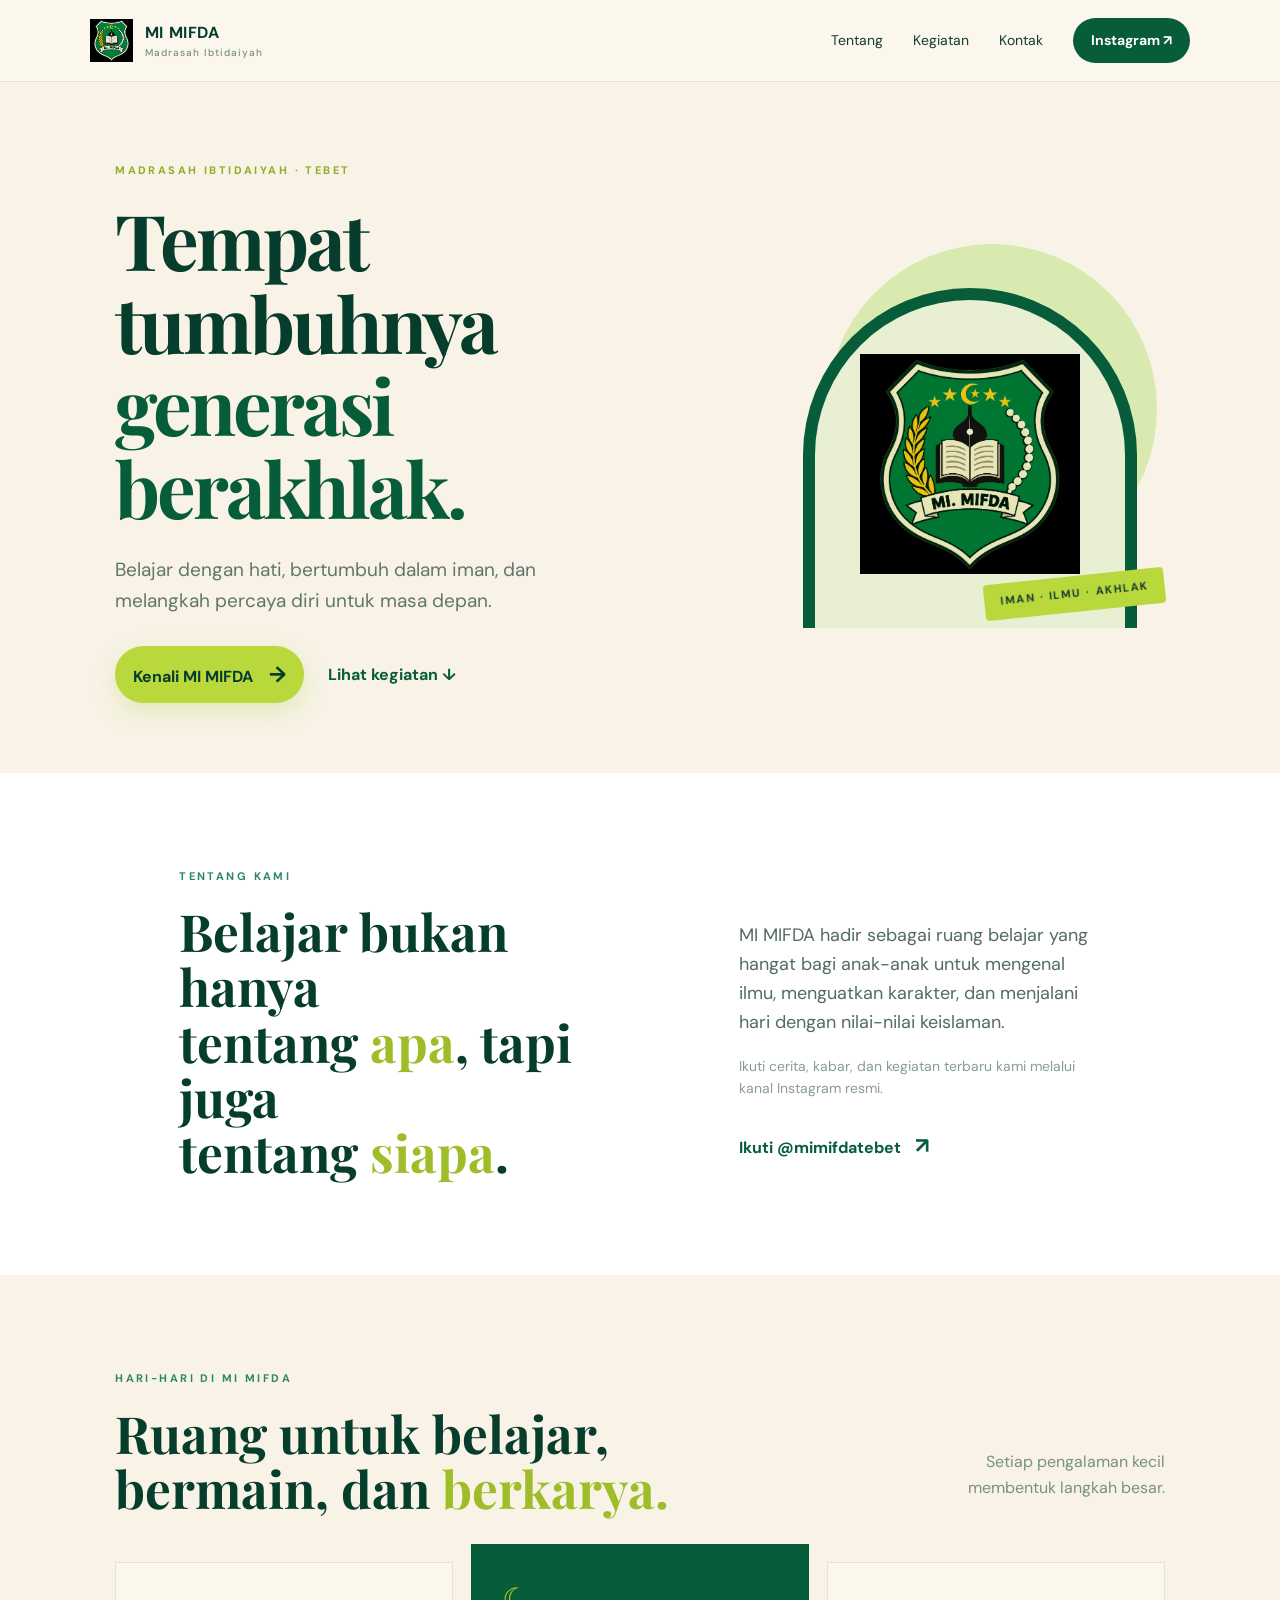
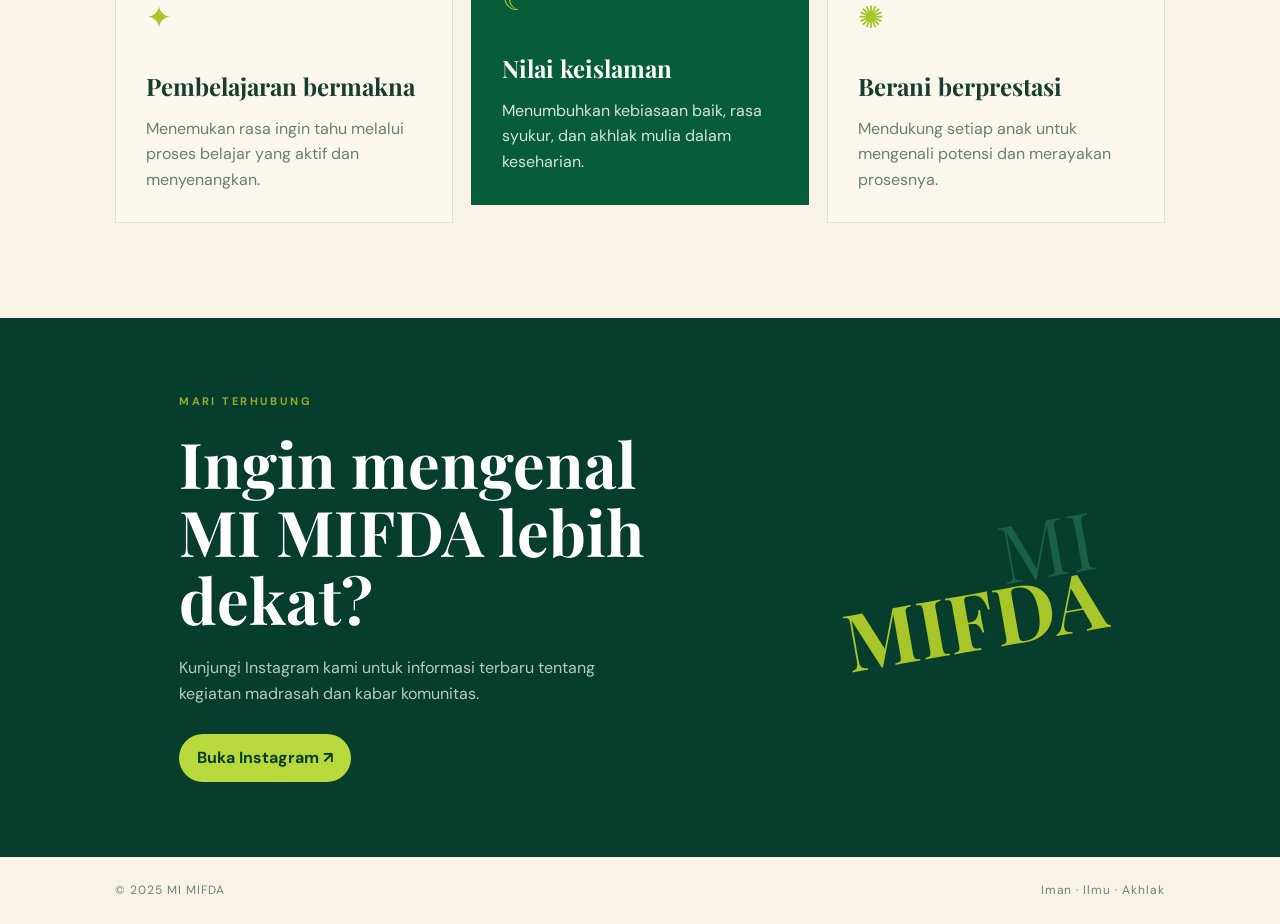
==== index.html @ f9384034 "Build MI MIFDA school website" ====
<!doctype html>
<html lang="id">
<head>
  <meta charset="UTF-8" />
  <meta name="viewport" content="width=device-width, initial-scale=1.0" />
  <title>MI MIFDA — Madrasah Ibtidaiyah</title>
  <meta name="description" content="Website resmi MI MIFDA Tebet — tumbuh dalam iman, ilmu, dan akhlak." />
  <link rel="preconnect" href="https://fonts.googleapis.com">
  <link href="https://fonts.googleapis.com/css2?family=DM+Sans:wght@400;500;600;700&family=Playfair+Display:wght@600;700&display=swap" rel="stylesheet">
  <link rel="stylesheet" href="style.css" />
</head>
<body>
  <header class="topbar"><a class="brand" href="#beranda"><img src="assets/logo-mifda.png" alt="Logo MI MIFDA"><span>MI MIFDA<small>Madrasah Ibtidaiyah</small></span></a><nav><a href="#tentang">Tentang</a><a href="#kegiatan">Kegiatan</a><a href="#kontak">Kontak</a><a class="nav-cta" href="https://www.instagram.com/mimifdatebet/" target="_blank" rel="noreferrer">Instagram ↗</a></nav></header>
  <main>
    <section id="beranda" class="hero"><div class="hero-copy"><p class="eyebrow">MADRASAH IBTIDAIYAH · TEBET</p><h1>Tempat tumbuhnya<br><em>generasi berakhlak.</em></h1><p class="lead">Belajar dengan hati, bertumbuh dalam iman, dan melangkah percaya diri untuk masa depan.</p><div class="actions"><a class="button primary" href="#kontak">Kenali MI MIFDA <span>→</span></a><a class="text-link" href="#kegiatan">Lihat kegiatan ↓</a></div></div><div class="hero-art"><div class="sun"></div><div class="arch"><img src="assets/logo-mifda.png" alt="Lambang MI MIFDA"></div><div class="stamp">IMAN · ILMU · AKHLAK</div></div></section>
    <section id="tentang" class="intro"><div><p class="eyebrow green">TENTANG KAMI</p><h2>Belajar bukan hanya<br>tentang <span>apa</span>, tapi juga<br>tentang <span>siapa</span>.</h2></div><div class="intro-text"><p>MI MIFDA hadir sebagai ruang belajar yang hangat bagi anak-anak untuk mengenal ilmu, menguatkan karakter, dan menjalani hari dengan nilai-nilai keislaman.</p><p class="muted">Ikuti cerita, kabar, dan kegiatan terbaru kami melalui kanal Instagram resmi.</p><a class="arrow-link" href="https://www.instagram.com/mimifdatebet/" target="_blank" rel="noreferrer">Ikuti @mimifdatebet <b>↗</b></a></div></section>
    <section id="kegiatan" class="activities"><div class="section-head"><div><p class="eyebrow green">HARI-HARI DI MI MIFDA</p><h2>Ruang untuk belajar,<br>bermain, dan <span>berkarya.</span></h2></div><p class="section-note">Setiap pengalaman kecil<br>membentuk langkah besar.</p></div><div class="cards"><article><div class="icon">✦</div><h3>Pembelajaran bermakna</h3><p>Menemukan rasa ingin tahu melalui proses belajar yang aktif dan menyenangkan.</p></article><article class="featured"><div class="icon">☾</div><h3>Nilai keislaman</h3><p>Menumbuhkan kebiasaan baik, rasa syukur, dan akhlak mulia dalam keseharian.</p></article><article><div class="icon">✺</div><h3>Berani berprestasi</h3><p>Mendukung setiap anak untuk mengenali potensi dan merayakan prosesnya.</p></article></div></section>
    <section id="kontak" class="contact"><div class="contact-inner"><p class="eyebrow">MARI TERHUBUNG</p><h2>Ingin mengenal<br>MI MIFDA lebih dekat?</h2><p>Kunjungi Instagram kami untuk informasi terbaru tentang kegiatan madrasah dan kabar komunitas.</p><a class="button light" href="https://www.instagram.com/mimifdatebet/" target="_blank" rel="noreferrer">Buka Instagram ↗</a></div><div class="contact-mark">MI<br><strong>MIFDA</strong></div></section>
  </main>
  <footer><span>© 2025 MI MIFDA</span><span>Iman · Ilmu · Akhlak</span></footer>
</body>
</html>
---- style.css ----
:root{--green:#075c3a;--deep:#063d2d;--lime:#b9d83b;--cream:#f8f3e6;--ink:#163d30}*{box-sizing:border-box}html{scroll-behavior:smooth}body{margin:0;background:var(--cream);color:var(--ink);font:16px 'DM Sans',sans-serif;line-height:1.6}.topbar{height:82px;display:flex;align-items:center;justify-content:space-between;padding:0 7vw;border-bottom:1px solid #dfe5d5;background:#fbf7ed}.brand{display:flex;align-items:center;gap:12px;text-decoration:none;color:var(--deep);font-weight:700;letter-spacing:.04em}.brand img{width:43px;height:43px;object-fit:contain}.brand small{display:block;font-size:10px;letter-spacing:.1em;color:#789084;font-weight:500}nav{display:flex;align-items:center;gap:30px}nav a{color:var(--ink);text-decoration:none;font-size:14px}.nav-cta,.button{border-radius:99px;padding:11px 18px!important;font-weight:700}.nav-cta{background:var(--green);color:white!important}.hero{min-height:610px;padding:80px 9vw 70px;display:flex;align-items:center;justify-content:space-between;gap:40px;overflow:hidden}.hero-copy{max-width:610px}.eyebrow{font-size:11px;font-weight:700;letter-spacing:.22em;color:#91ad26;margin:0 0 18px}.eyebrow.green{color:#2b8960}h1,h2{font-family:'Playfair Display',serif;line-height:1.08;margin:0;color:var(--deep)}h1{font-size:clamp(48px,6vw,82px);letter-spacing:-.04em}h1 em{color:var(--green);font-style:normal}.lead{font-size:19px;max-width:470px;color:#61766c;margin:26px 0 30px}.actions{display:flex;align-items:center;gap:24px}.button{display:inline-block;text-decoration:none}.primary{background:var(--lime);color:var(--deep);box-shadow:0 9px 24px #9dbd2938}.primary span{font-size:22px;margin-left:12px}.text-link,.arrow-link{color:var(--green);text-decoration:none;font-weight:700}.hero-art{width:390px;height:390px;position:relative}.sun{position:absolute;width:330px;height:330px;right:8px;top:6px;border-radius:50%;background:#d9eab0}.arch{position:absolute;inset:50px 28px 0;border:12px solid var(--green);border-bottom:0;border-radius:210px 210px 0 0;background:#e9efd2;display:flex;align-items:center;justify-content:center}.arch img{width:220px;height:220px;object-fit:contain;mix-blend-mode:multiply}.stamp{position:absolute;bottom:16px;right:0;background:var(--lime);padding:9px 16px;border-radius:4px;transform:rotate(-6deg);font-size:11px;font-weight:700;letter-spacing:.14em}.intro{background:white;padding:95px 14vw;display:grid;grid-template-columns:1.3fr 1fr;gap:90px}.intro h2,.activities h2{font-size:clamp(36px,4vw,54px)}h2 span{color:#9fbd28}.intro-text{padding-top:35px;color:#526c60}.intro-text p{font-size:18px}.muted{font-size:14px!important;color:#8a9d94}.arrow-link{display:inline-block;margin-top:15px}.arrow-link b{font-size:22px;margin-left:10px}.activities{padding:95px 9vw}.section-head{display:flex;justify-content:space-between;align-items:end;margin-bottom:45px}.section-note{color:#789084;text-align:right}.cards{display:grid;grid-template-columns:repeat(3,1fr);gap:18px}.cards article{min-height:250px;border:1px solid #dce4d3;padding:30px;background:#fbf7ed}.cards .featured{background:var(--green);color:white;border-color:var(--green);transform:translateY(-18px)}.icon{font-size:31px;color:#a5c728;margin-bottom:25px}.cards h3{font-family:'Playfair Display',serif;font-size:24px;margin:0 0 10px}.cards p{color:#698075;margin:0}.featured p{color:#d5e4da}.contact{background:var(--deep);color:white;display:flex;justify-content:space-between;align-items:center;padding:75px 14vw;overflow:hidden}.contact h2{color:white;font-size:clamp(38px,5vw,63px)}.contact p:not(.eyebrow){max-width:440px;color:#b5cbbb;margin:22px 0 28px}.light{background:var(--lime);color:var(--deep)}.contact-mark{font-family:'Playfair Display',serif;color:#1a6044;font-size:80px;line-height:.75;text-align:right;transform:rotate(-10deg)}.contact-mark strong{color:#a8c529}footer{display:flex;justify-content:space-between;padding:24px 9vw;color:#6d8578;font-size:12px;letter-spacing:.08em}@media(max-width:760px){.topbar{padding:0 5vw}nav a:not(.nav-cta){display:none}.hero{padding:60px 7vw 70px;display:block}.hero-art{width:100%;height:310px;margin-top:40px}.sun{width:270px;height:270px;right:4%;}.arch{inset:40px 16% 0}.arch img{width:170px;height:170px}.intro{padding:70px 8vw;display:block}.intro-text{padding-top:30px}.activities{padding:70px 7vw}.section-head{display:block}.section-note{text-align:left}.cards{display:block}.cards article{margin-bottom:16px}.cards .featured{transform:none}.contact{padding:65px 8vw}.contact-mark{display:none}footer{padding:22px 7vw}}
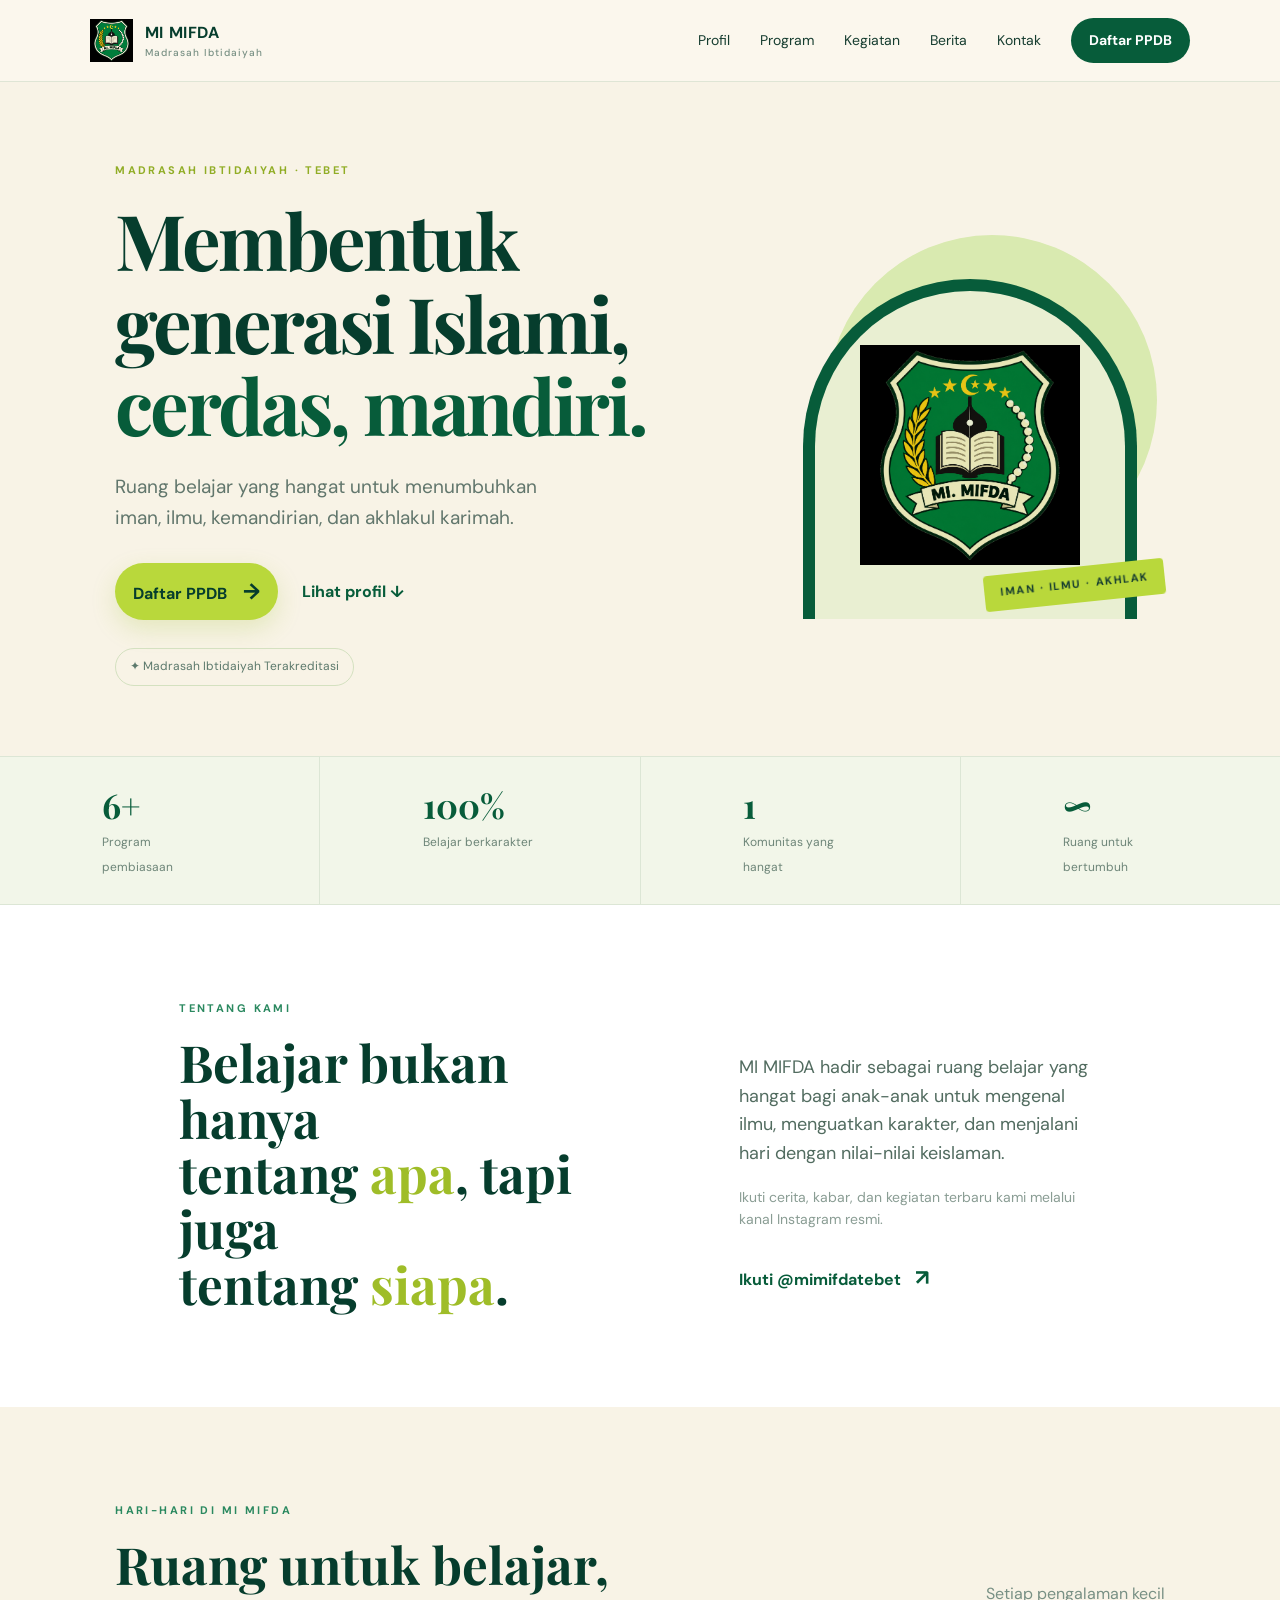
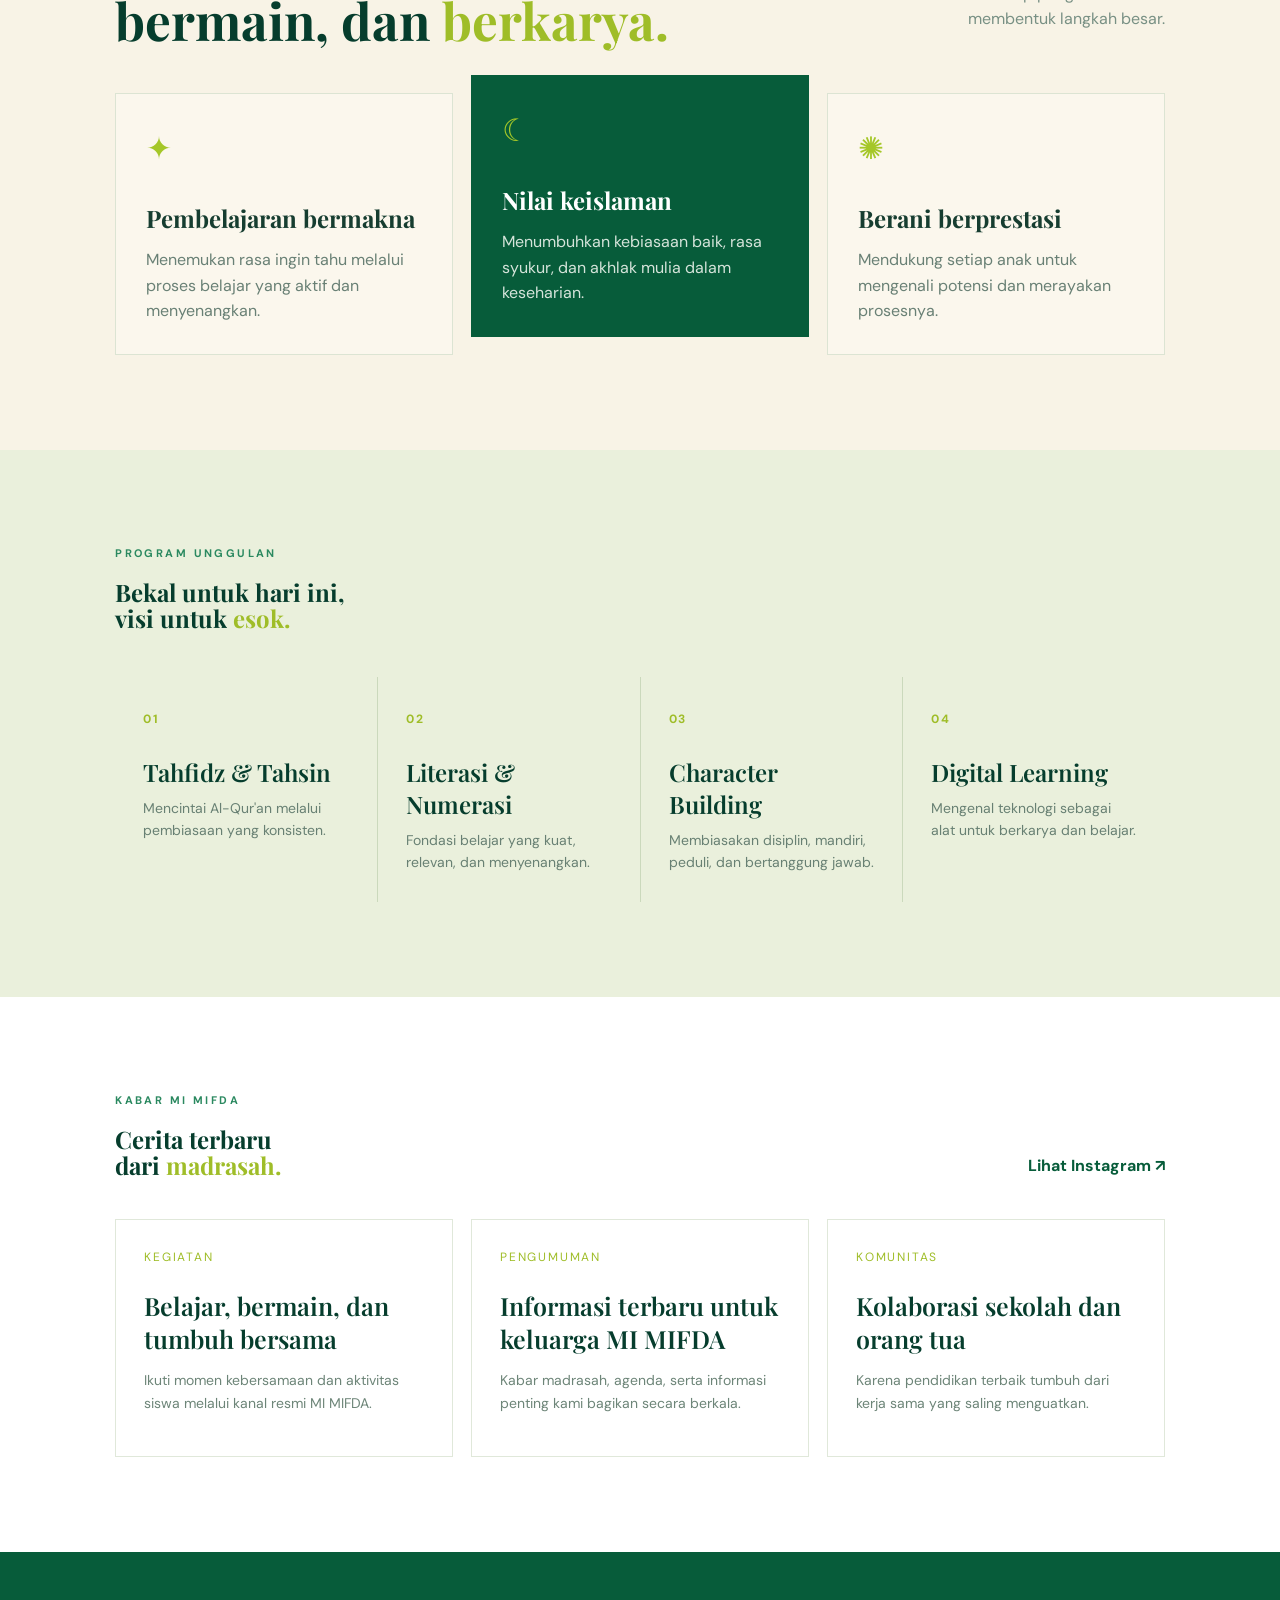
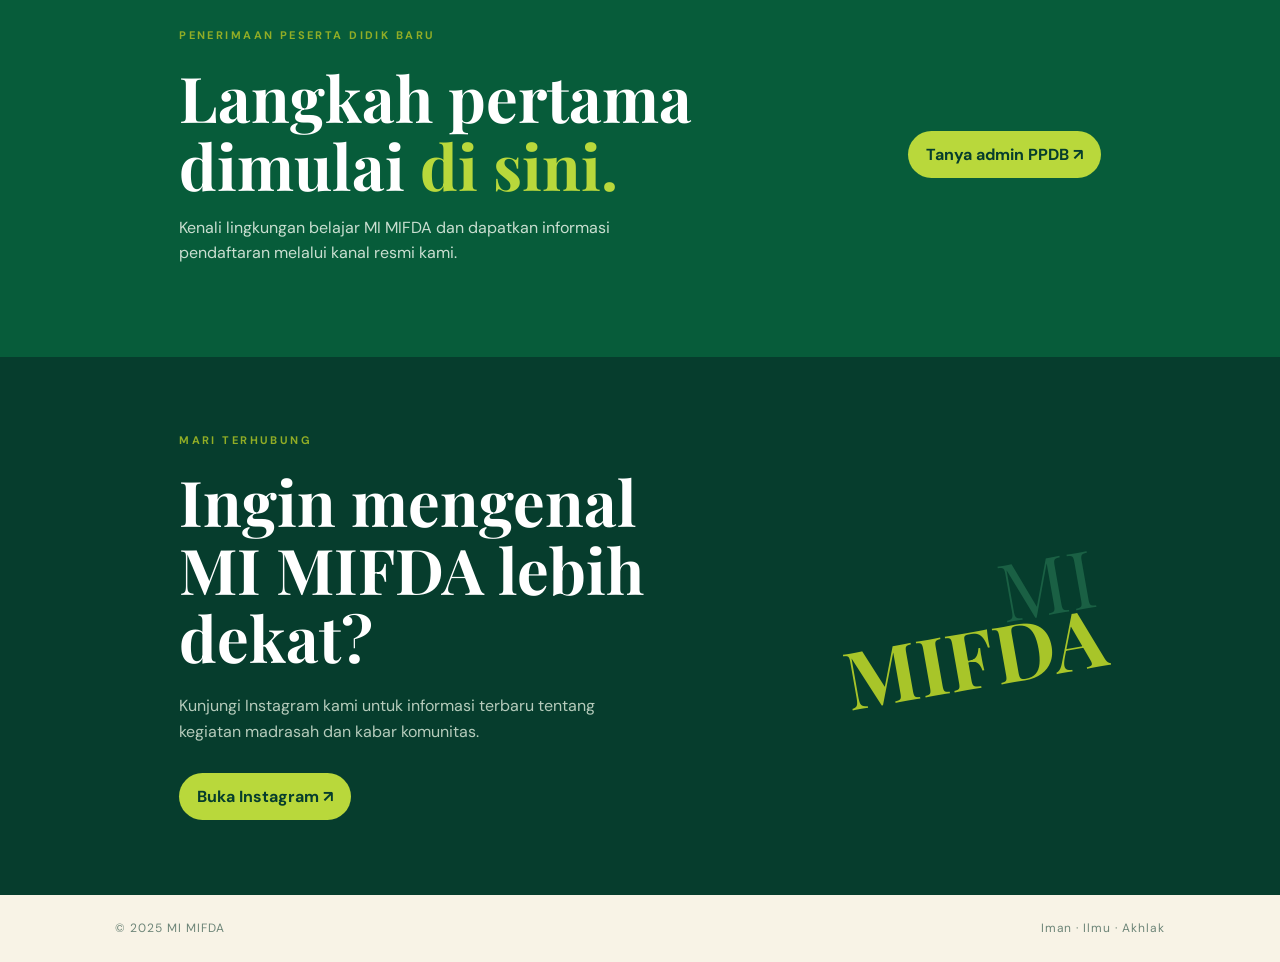
==== commit 5c120e52: "Redesign MI MIFDA website and add transparent logo" ====
--- a/index.html
+++ b/index.html
@@ -7,14 +7,18 @@
   <meta name="description" content="Website resmi MI MIFDA Tebet — tumbuh dalam iman, ilmu, dan akhlak." />
   <link rel="preconnect" href="https://fonts.googleapis.com">
   <link href="https://fonts.googleapis.com/css2?family=DM+Sans:wght@400;500;600;700&family=Playfair+Display:wght@600;700&display=swap" rel="stylesheet">
-  <link rel="stylesheet" href="style.css" />
+  <link rel="stylesheet" href="style.css" /><link rel="stylesheet" href="style-extra.css" />
 </head>
 <body>
-  <header class="topbar"><a class="brand" href="#beranda"><img src="assets/logo-mifda.png" alt="Logo MI MIFDA"><span>MI MIFDA<small>Madrasah Ibtidaiyah</small></span></a><nav><a href="#tentang">Tentang</a><a href="#kegiatan">Kegiatan</a><a href="#kontak">Kontak</a><a class="nav-cta" href="https://www.instagram.com/mimifdatebet/" target="_blank" rel="noreferrer">Instagram ↗</a></nav></header>
+  <header class="topbar"><a class="brand" href="#beranda"><img src="assets/logo-mifda.png" alt="Logo MI MIFDA"><span>MI MIFDA<small>Madrasah Ibtidaiyah</small></span></a><nav><a href="#tentang">Profil</a><a href="#program">Program</a><a href="#kegiatan">Kegiatan</a><a href="#berita">Berita</a><a href="#kontak">Kontak</a><a class="nav-cta" href="#ppdb">Daftar PPDB</a></nav><button class="menu" aria-label="Buka menu">☰</button></header>
   <main>
-    <section id="beranda" class="hero"><div class="hero-copy"><p class="eyebrow">MADRASAH IBTIDAIYAH · TEBET</p><h1>Tempat tumbuhnya<br><em>generasi berakhlak.</em></h1><p class="lead">Belajar dengan hati, bertumbuh dalam iman, dan melangkah percaya diri untuk masa depan.</p><div class="actions"><a class="button primary" href="#kontak">Kenali MI MIFDA <span>→</span></a><a class="text-link" href="#kegiatan">Lihat kegiatan ↓</a></div></div><div class="hero-art"><div class="sun"></div><div class="arch"><img src="assets/logo-mifda.png" alt="Lambang MI MIFDA"></div><div class="stamp">IMAN · ILMU · AKHLAK</div></div></section>
+    <section id="beranda" class="hero"><div class="hero-copy"><p class="eyebrow">MADRASAH IBTIDAIYAH · TEBET</p><h1>Membentuk generasi Islami, <em>cerdas, mandiri.</em></h1><p class="lead">Ruang belajar yang hangat untuk menumbuhkan iman, ilmu, kemandirian, dan akhlakul karimah.</p><div class="actions"><a class="button primary" href="#ppdb">Daftar PPDB <span>→</span></a><a class="text-link" href="#tentang">Lihat profil ↓</a></div><div class="badge">✦ Madrasah Ibtidaiyah Terakreditasi</div></div><div class="hero-art"><div class="sun"></div><div class="arch"><img src="assets/logo-mifda.png" alt="Lambang MI MIFDA"></div><div class="stamp">IMAN · ILMU · AKHLAK</div></div></section>
+    <section class="stats"><div><strong>6+</strong><span>Program pembiasaan</span></div><div><strong>100%</strong><span>Belajar berkarakter</span></div><div><strong>1</strong><span>Komunitas yang hangat</span></div><div><strong>∞</strong><span>Ruang untuk bertumbuh</span></div></section>
     <section id="tentang" class="intro"><div><p class="eyebrow green">TENTANG KAMI</p><h2>Belajar bukan hanya<br>tentang <span>apa</span>, tapi juga<br>tentang <span>siapa</span>.</h2></div><div class="intro-text"><p>MI MIFDA hadir sebagai ruang belajar yang hangat bagi anak-anak untuk mengenal ilmu, menguatkan karakter, dan menjalani hari dengan nilai-nilai keislaman.</p><p class="muted">Ikuti cerita, kabar, dan kegiatan terbaru kami melalui kanal Instagram resmi.</p><a class="arrow-link" href="https://www.instagram.com/mimifdatebet/" target="_blank" rel="noreferrer">Ikuti @mimifdatebet <b>↗</b></a></div></section>
     <section id="kegiatan" class="activities"><div class="section-head"><div><p class="eyebrow green">HARI-HARI DI MI MIFDA</p><h2>Ruang untuk belajar,<br>bermain, dan <span>berkarya.</span></h2></div><p class="section-note">Setiap pengalaman kecil<br>membentuk langkah besar.</p></div><div class="cards"><article><div class="icon">✦</div><h3>Pembelajaran bermakna</h3><p>Menemukan rasa ingin tahu melalui proses belajar yang aktif dan menyenangkan.</p></article><article class="featured"><div class="icon">☾</div><h3>Nilai keislaman</h3><p>Menumbuhkan kebiasaan baik, rasa syukur, dan akhlak mulia dalam keseharian.</p></article><article><div class="icon">✺</div><h3>Berani berprestasi</h3><p>Mendukung setiap anak untuk mengenali potensi dan merayakan prosesnya.</p></article></div></section>
+    <section id="program" class="program"><div class="section-head"><div><p class="eyebrow green">PROGRAM UNGGULAN</p><h2>Bekal untuk hari ini,<br>visi untuk <span>esok.</span></h2></div></div><div class="program-grid"><div><b>01</b><h3>Tahfidz & Tahsin</h3><p>Mencintai Al-Qur'an melalui pembiasaan yang konsisten.</p></div><div><b>02</b><h3>Literasi & Numerasi</h3><p>Fondasi belajar yang kuat, relevan, dan menyenangkan.</p></div><div><b>03</b><h3>Character Building</h3><p>Membiasakan disiplin, mandiri, peduli, dan bertanggung jawab.</p></div><div><b>04</b><h3>Digital Learning</h3><p>Mengenal teknologi sebagai alat untuk berkarya dan belajar.</p></div></div></section>
+    <section id="berita" class="news"><p class="eyebrow green">KABAR MI MIFDA</p><div class="news-head"><h2>Cerita terbaru<br>dari <span>madrasah.</span></h2><a class="arrow-link" href="https://www.instagram.com/mimifdatebet/" target="_blank" rel="noreferrer">Lihat Instagram ↗</a></div><div class="news-grid"><article><div class="news-tag">KEGIATAN</div><h3>Belajar, bermain, dan tumbuh bersama</h3><p>Ikuti momen kebersamaan dan aktivitas siswa melalui kanal resmi MI MIFDA.</p></article><article><div class="news-tag">PENGUMUMAN</div><h3>Informasi terbaru untuk keluarga MI MIFDA</h3><p>Kabar madrasah, agenda, serta informasi penting kami bagikan secara berkala.</p></article><article><div class="news-tag">KOMUNITAS</div><h3>Kolaborasi sekolah dan orang tua</h3><p>Karena pendidikan terbaik tumbuh dari kerja sama yang saling menguatkan.</p></article></div></section>
+    <section id="ppdb" class="ppdb"><div><p class="eyebrow">PENERIMAAN PESERTA DIDIK BARU</p><h2>Langkah pertama<br>dimulai <em>di sini.</em></h2><p>Kenali lingkungan belajar MI MIFDA dan dapatkan informasi pendaftaran melalui kanal resmi kami.</p></div><a class="button light" href="https://www.instagram.com/mimifdatebet/" target="_blank" rel="noreferrer">Tanya admin PPDB ↗</a></section>
     <section id="kontak" class="contact"><div class="contact-inner"><p class="eyebrow">MARI TERHUBUNG</p><h2>Ingin mengenal<br>MI MIFDA lebih dekat?</h2><p>Kunjungi Instagram kami untuk informasi terbaru tentang kegiatan madrasah dan kabar komunitas.</p><a class="button light" href="https://www.instagram.com/mimifdatebet/" target="_blank" rel="noreferrer">Buka Instagram ↗</a></div><div class="contact-mark">MI<br><strong>MIFDA</strong></div></section>
   </main>
   <footer><span>© 2025 MI MIFDA</span><span>Iman · Ilmu · Akhlak</span></footer>
--- a/style-extra.css
+++ b/style-extra.css
@@ -0,0 +1,2 @@
+.badge{display:inline-block;margin-top:28px;padding:8px 14px;border:1px solid #d4e1c0;border-radius:99px;color:#5c796c;font-size:12px}.stats{display:grid;grid-template-columns:repeat(4,1fr);gap:1px;background:#dce6d5;border-top:1px solid #dce6d5;border-bottom:1px solid #dce6d5}.stats div{background:#f2f6e9;padding:25px 8vw}.stats strong{display:block;color:var(--green);font:700 34px 'Playfair Display',serif}.stats span{font-size:12px;color:#6d8578}.program{background:#eaf0dc;padding:95px 9vw}.program-grid{display:grid;grid-template-columns:repeat(4,1fr);gap:1px;background:#cbd9bc;margin-top:35px}.program-grid div{background:#eaf0dc;padding:28px}.program-grid b,.news-tag{color:#9fbd28;font-size:12px;letter-spacing:.15em}.program-grid h3{font:600 24px 'Playfair Display',serif;margin:25px 0 9px;color:var(--deep)}.program-grid p{margin:0;color:#688073;font-size:14px}.news{padding:95px 9vw;background:white}.news-head{display:flex;align-items:end;justify-content:space-between}.news-grid{display:grid;grid-template-columns:repeat(3,1fr);gap:18px;margin-top:40px}.news-grid article{padding:28px;border:1px solid #e0e8da;min-height:200px}.news-grid h3{font:600 25px 'Playfair Display',serif;color:var(--deep);margin:22px 0 10px}.news-grid p{color:#6d8578;font-size:14px}.ppdb{padding:75px 14vw;background:var(--green);color:white;display:flex;align-items:center;justify-content:space-between;gap:40px}.ppdb h2{color:white;font-size:clamp(38px,5vw,63px)}.ppdb em{color:var(--lime);font-style:normal}.ppdb p:not(.eyebrow){color:#c9ded0;max-width:460px}.menu{display:none;background:none;border:0;font-size:25px;color:var(--green)}
+@media(max-width:760px){.stats{grid-template-columns:repeat(2,1fr)}.stats div{padding:20px 8vw}.program-grid,.news-grid{grid-template-columns:1fr}.news-head,.ppdb{display:block}.news-head .arrow-link{margin-top:24px}.ppdb .button{margin-top:25px}.menu{display:block}nav{display:none}}
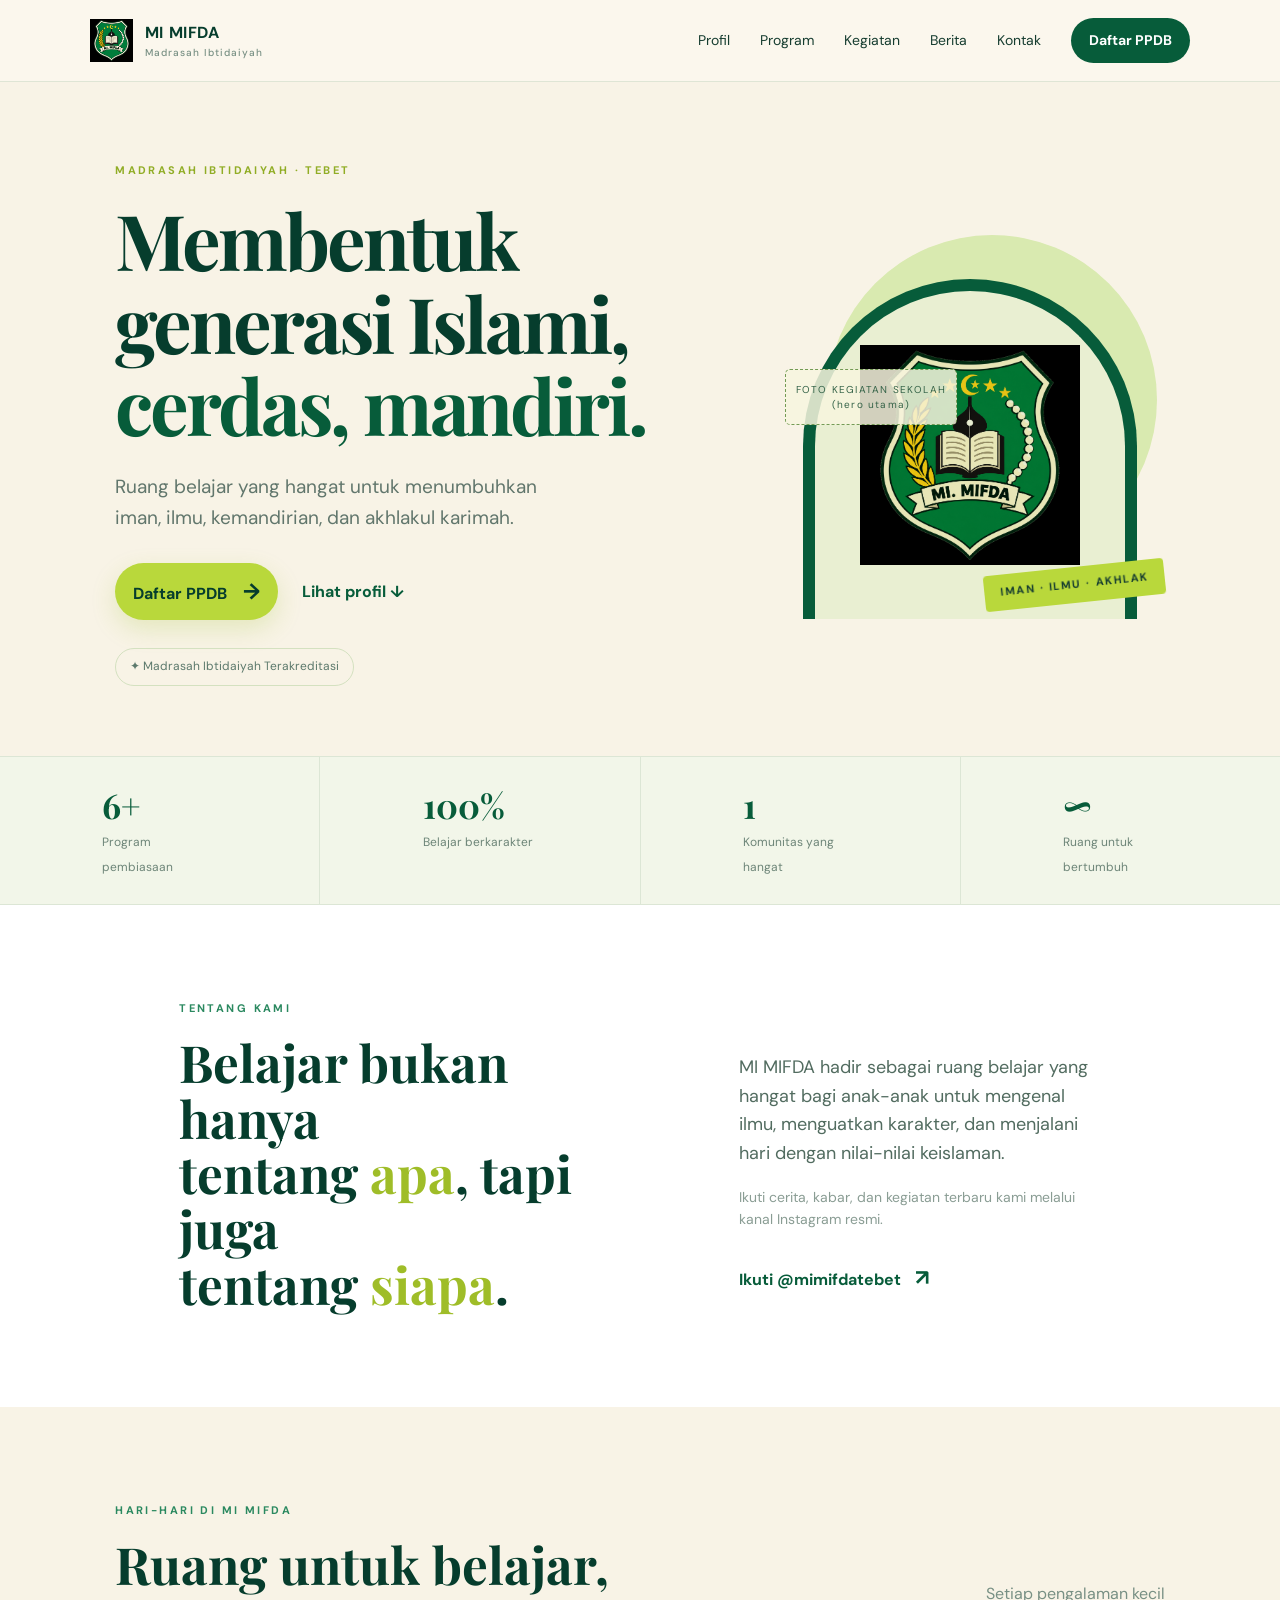
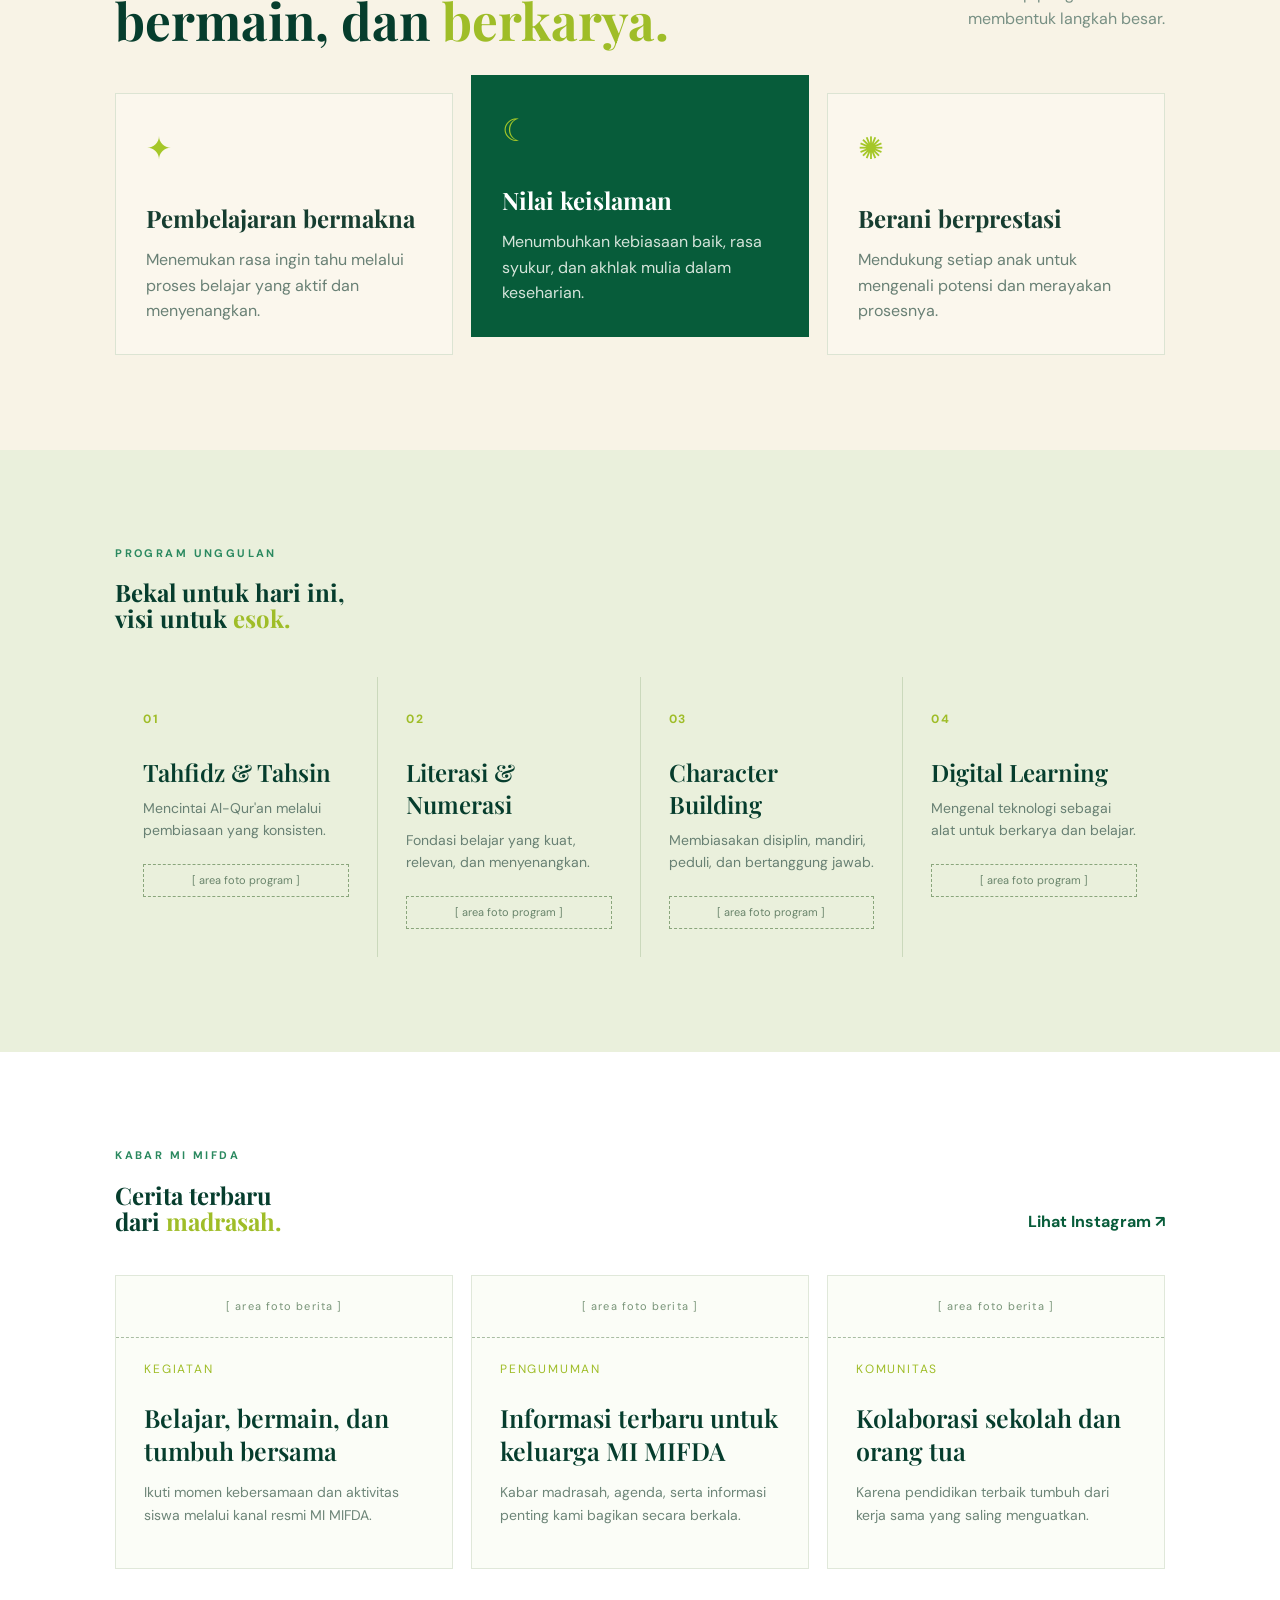
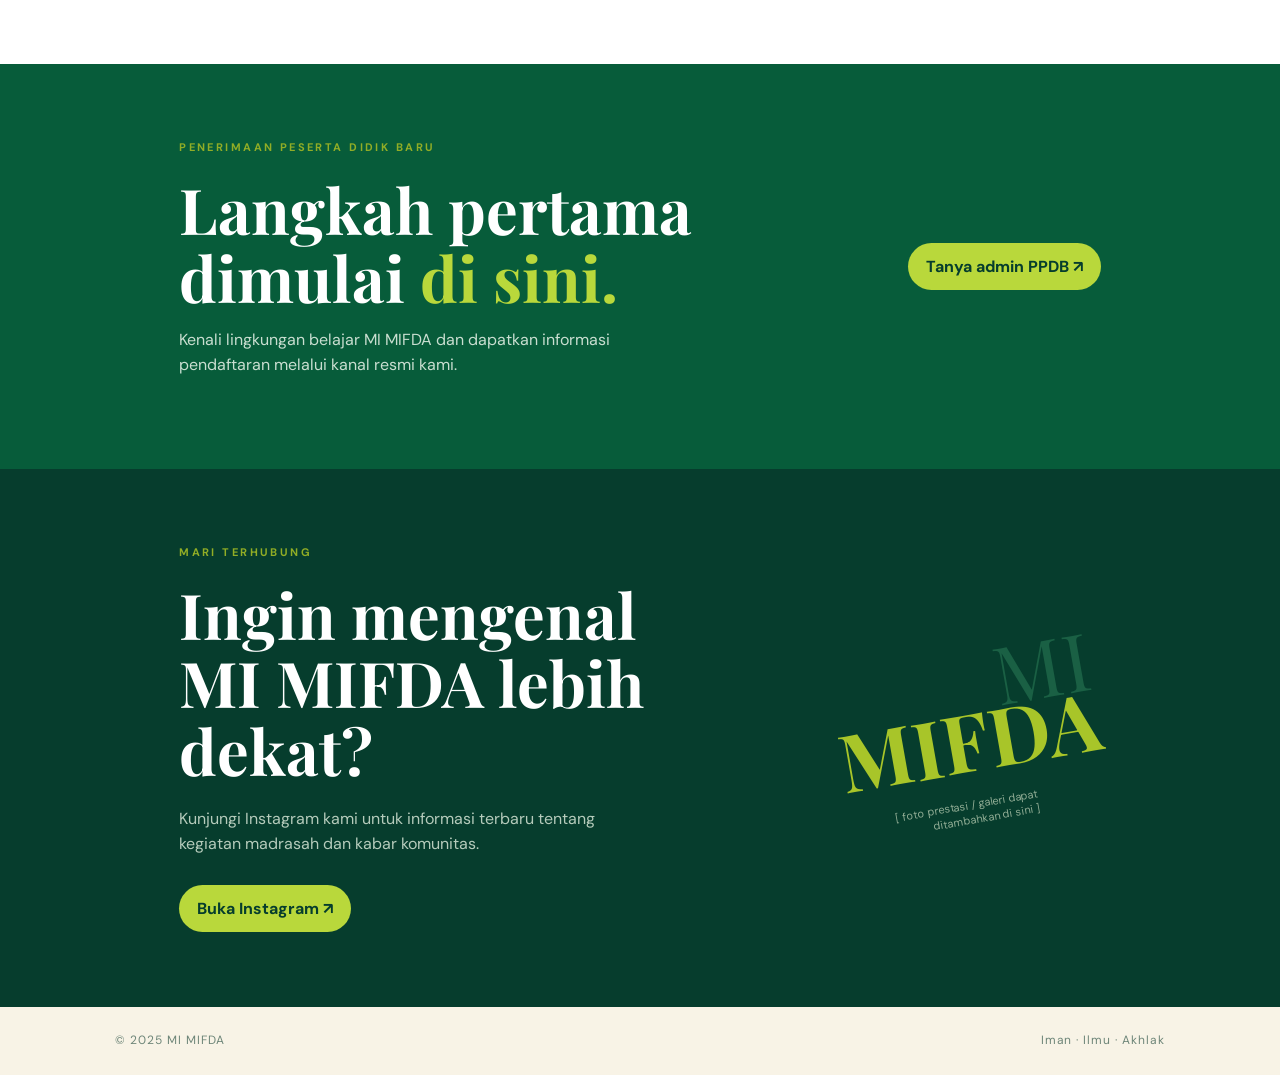
==== commit e1f48253: "Mark image areas for school photos" ====
--- a/index.html
+++ b/index.html
@@ -7,7 +7,7 @@
   <meta name="description" content="Website resmi MI MIFDA Tebet — tumbuh dalam iman, ilmu, dan akhlak." />
   <link rel="preconnect" href="https://fonts.googleapis.com">
   <link href="https://fonts.googleapis.com/css2?family=DM+Sans:wght@400;500;600;700&family=Playfair+Display:wght@600;700&display=swap" rel="stylesheet">
-  <link rel="stylesheet" href="style.css" /><link rel="stylesheet" href="style-extra.css" />
+  <link rel="stylesheet" href="style.css" /><link rel="stylesheet" href="style-extra.css" /><link rel="stylesheet" href="style-markers.css" />
 </head>
 <body>
   <header class="topbar"><a class="brand" href="#beranda"><img src="assets/logo-mifda.png" alt="Logo MI MIFDA"><span>MI MIFDA<small>Madrasah Ibtidaiyah</small></span></a><nav><a href="#tentang">Profil</a><a href="#program">Program</a><a href="#kegiatan">Kegiatan</a><a href="#berita">Berita</a><a href="#kontak">Kontak</a><a class="nav-cta" href="#ppdb">Daftar PPDB</a></nav><button class="menu" aria-label="Buka menu">☰</button></header>
--- a/style-markers.css
+++ b/style-markers.css
@@ -0,0 +1,2 @@
+/* Penanda foto/gambar yang dapat diganti dengan aset sekolah asli. */
+.hero-art::before{content:'FOTO KEGIATAN SEKOLAH\A (hero utama)';white-space:pre;text-align:center;position:absolute;z-index:3;left:10px;top:140px;padding:12px 10px;border:1px dashed #739b55;background:#f7f5dfd9;color:#356348;font-size:10px;letter-spacing:.12em;line-height:1.5;border-radius:5px}.program-grid div::after{content:'[ area foto program ]';display:block;margin-top:22px;padding:7px;border:1px dashed #8aa67c;color:#69846b;font-size:11px;text-align:center}.news-grid article::before{content:'[ area foto berita ]';display:block;padding:22px 8px;margin:-28px -28px 22px;border-bottom:1px dashed #a9bda3;color:#789478;font-size:11px;text-align:center;letter-spacing:.1em}.news-grid article{background:#fbfdf7}.contact-mark::after{content:'[ foto prestasi / galeri dapat ditambahkan di sini ]';display:block;margin-top:28px;font:11px 'DM Sans',sans-serif;color:#91ad95;max-width:190px;line-height:1.4}@media(max-width:760px){.hero-art::before{left:0;top:105px}.program-grid div::after{margin-top:16px}}
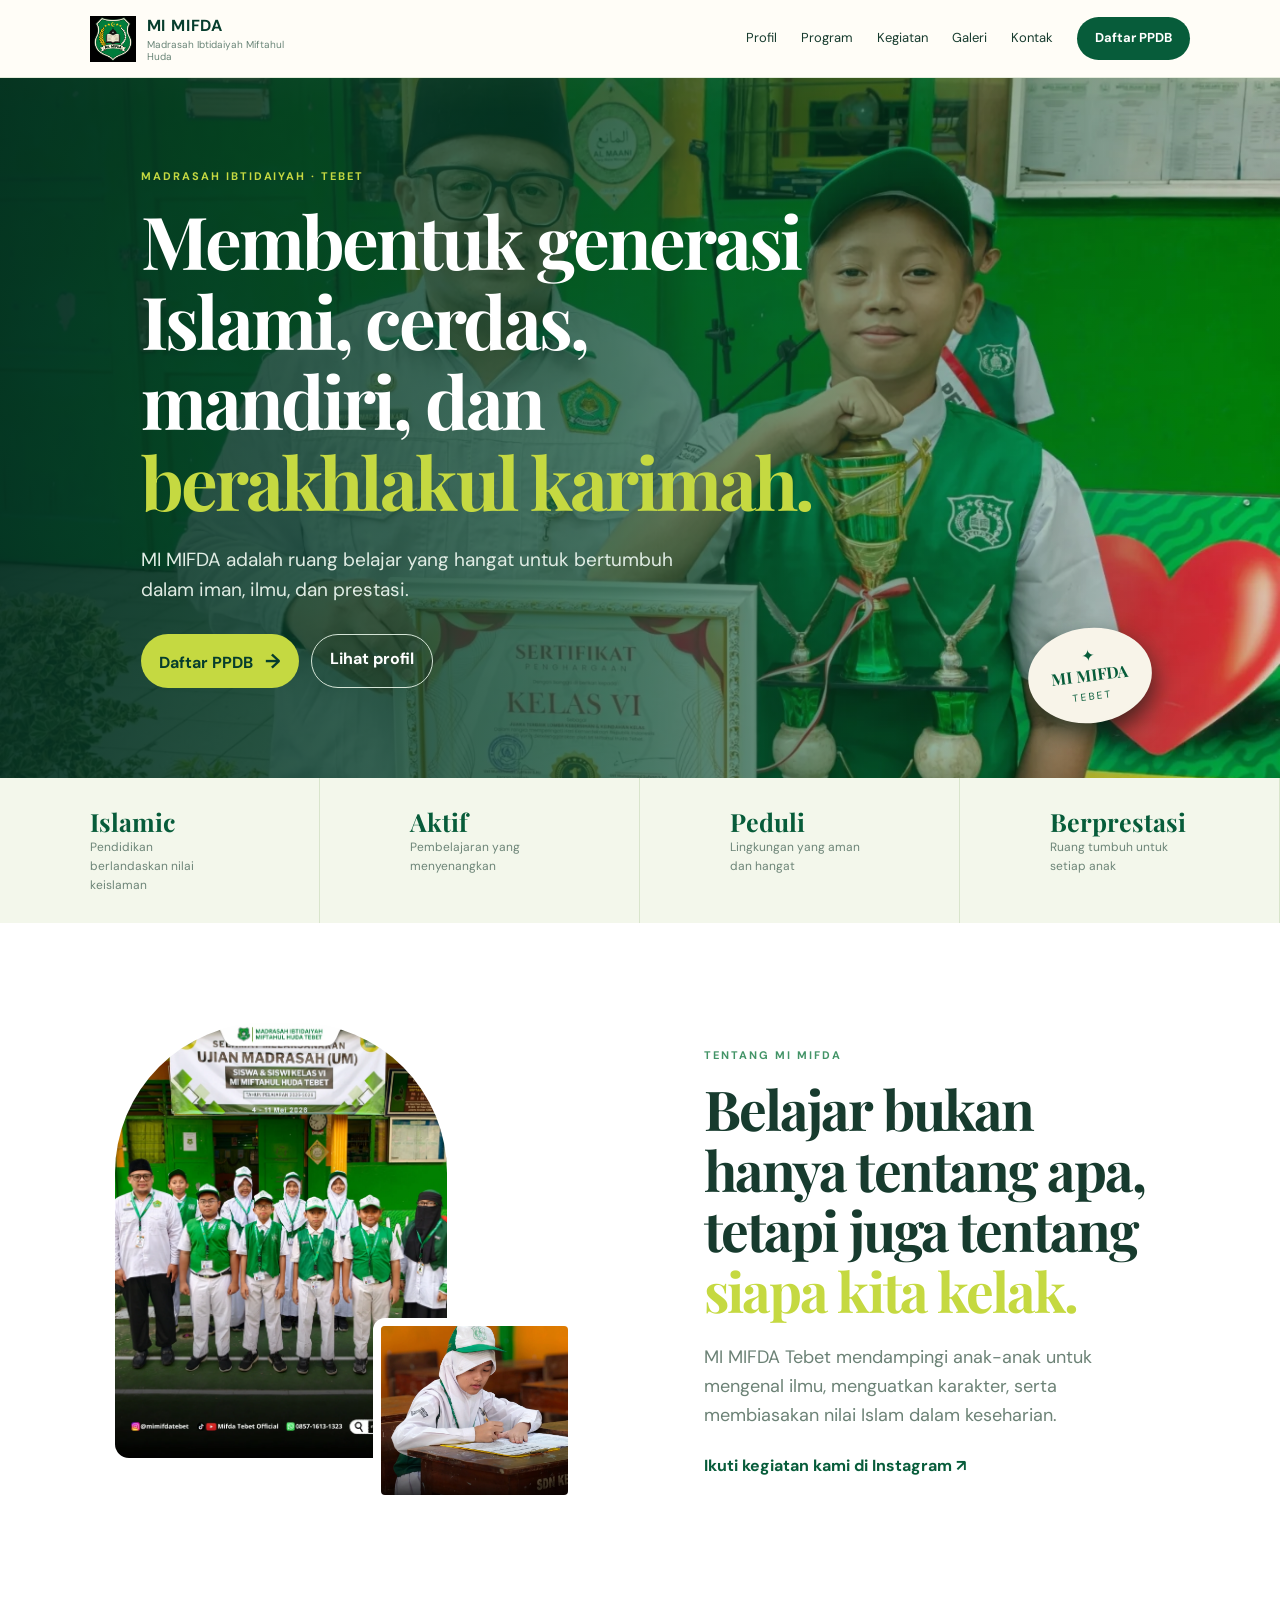
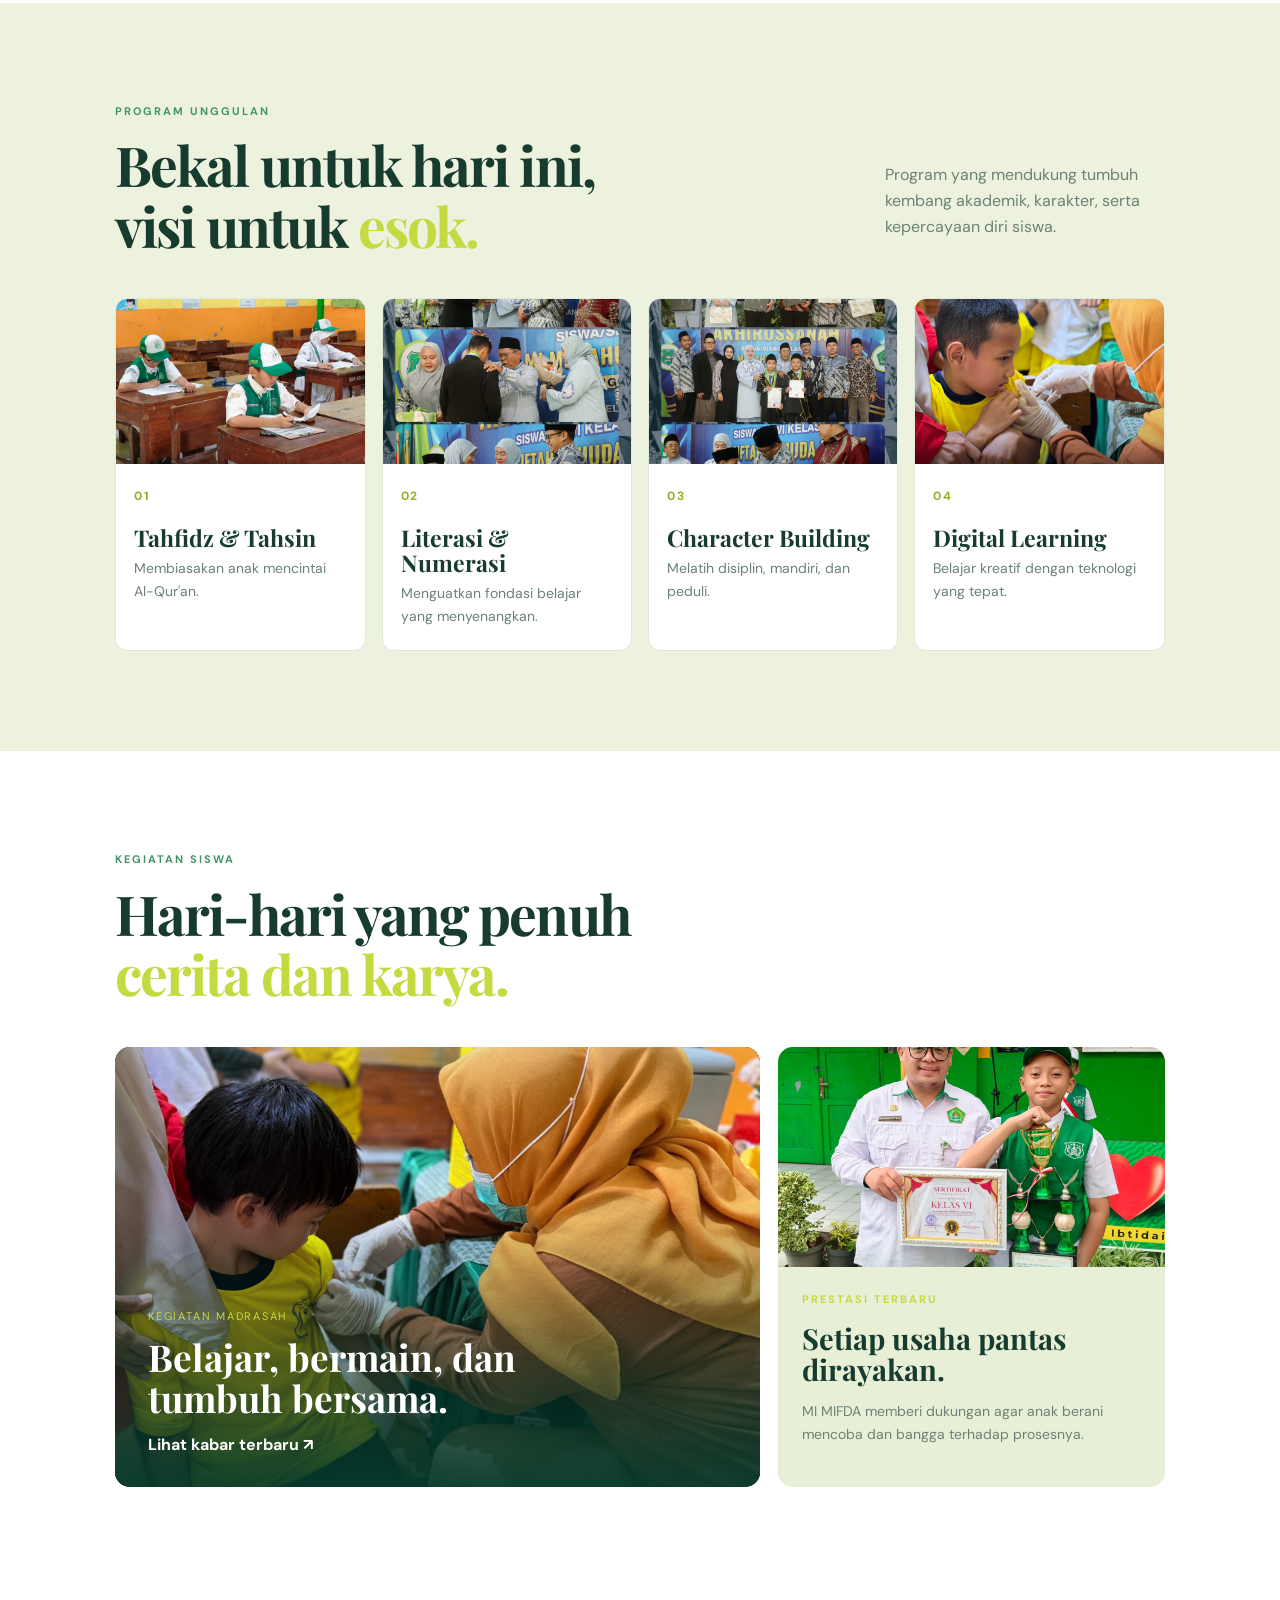
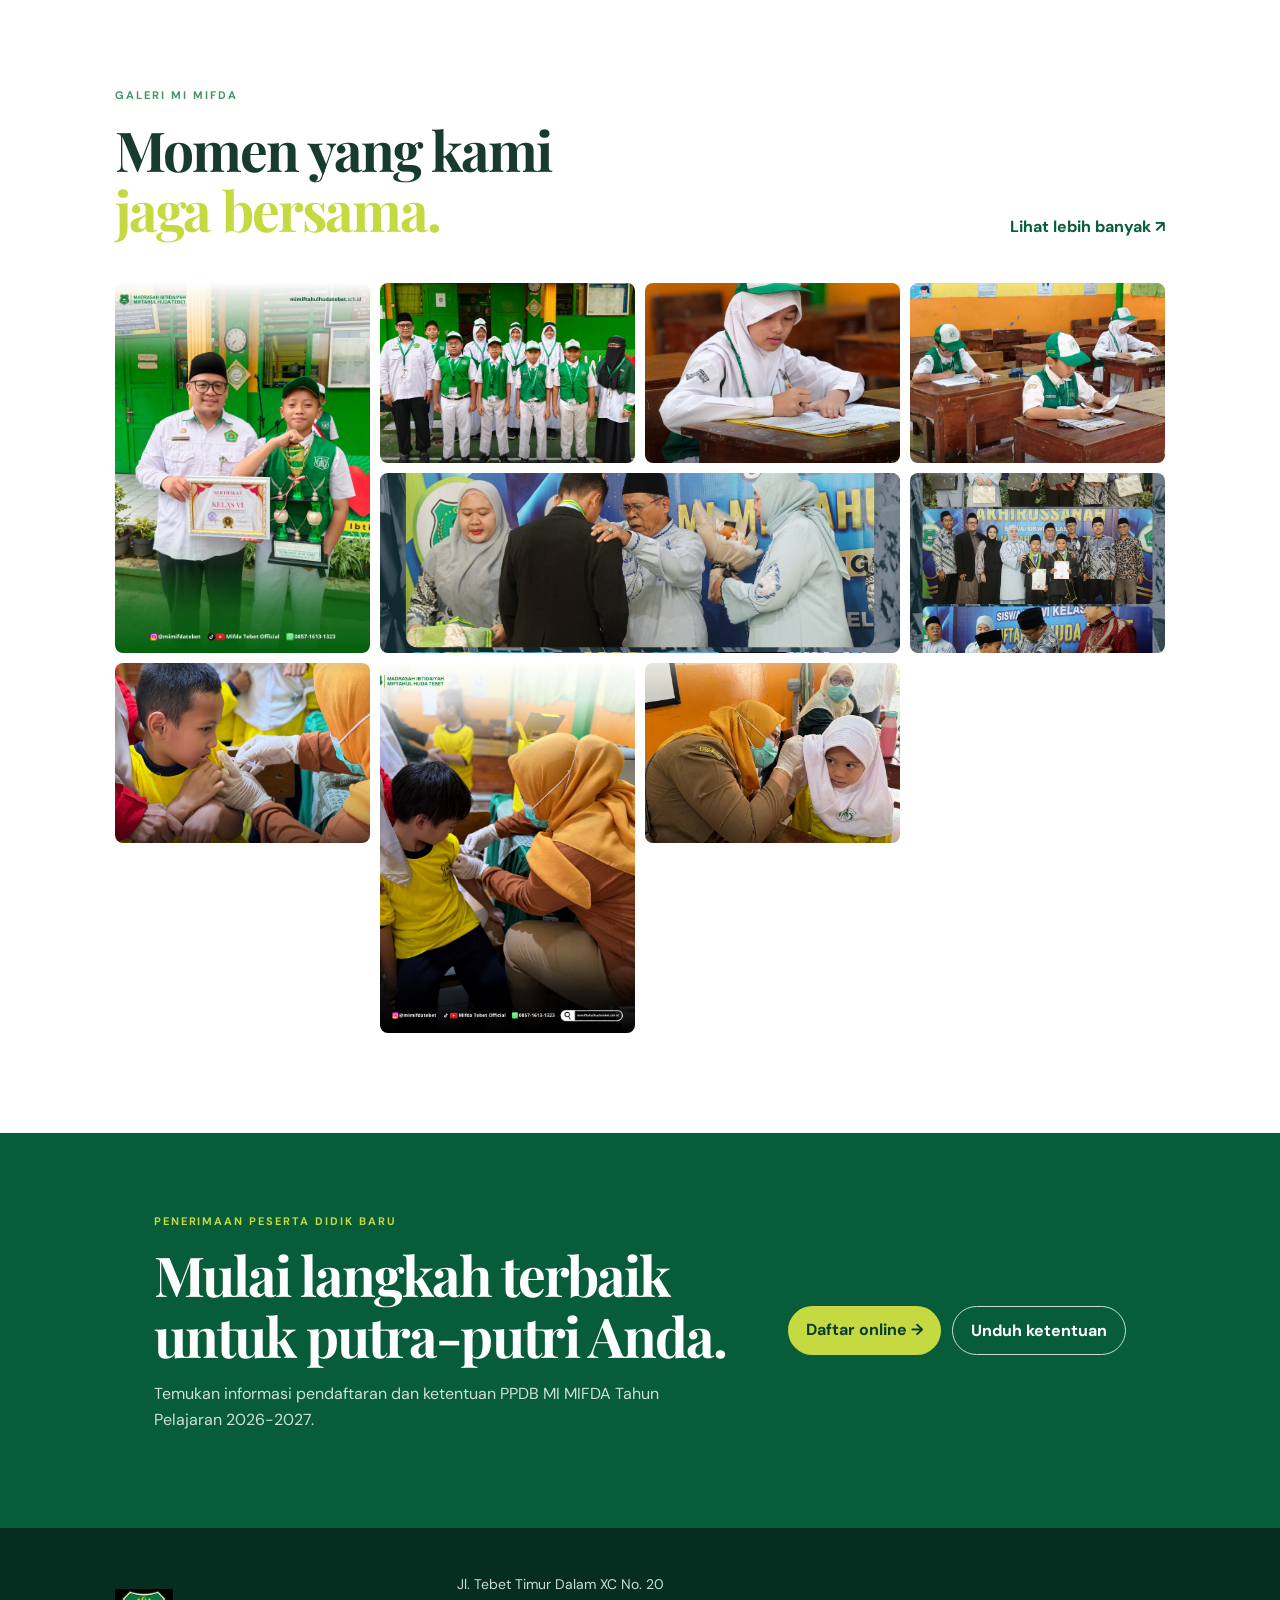
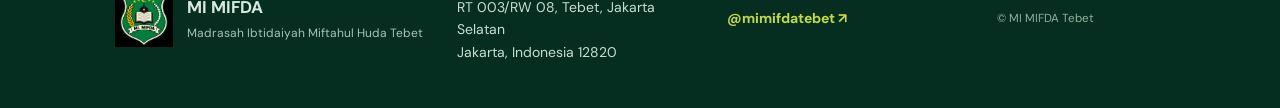
==== commit 3dc26265: "Add school photo gallery and redesign homepage" ====
--- a/index.html
+++ b/index.html
@@ -1,26 +1,11 @@
 <!doctype html>
-<html lang="id">
-<head>
-  <meta charset="UTF-8" />
-  <meta name="viewport" content="width=device-width, initial-scale=1.0" />
-  <title>MI MIFDA — Madrasah Ibtidaiyah</title>
-  <meta name="description" content="Website resmi MI MIFDA Tebet — tumbuh dalam iman, ilmu, dan akhlak." />
-  <link rel="preconnect" href="https://fonts.googleapis.com">
-  <link href="https://fonts.googleapis.com/css2?family=DM+Sans:wght@400;500;600;700&family=Playfair+Display:wght@600;700&display=swap" rel="stylesheet">
-  <link rel="stylesheet" href="style.css" /><link rel="stylesheet" href="style-extra.css" /><link rel="stylesheet" href="style-markers.css" />
-</head>
-<body>
-  <header class="topbar"><a class="brand" href="#beranda"><img src="assets/logo-mifda.png" alt="Logo MI MIFDA"><span>MI MIFDA<small>Madrasah Ibtidaiyah</small></span></a><nav><a href="#tentang">Profil</a><a href="#program">Program</a><a href="#kegiatan">Kegiatan</a><a href="#berita">Berita</a><a href="#kontak">Kontak</a><a class="nav-cta" href="#ppdb">Daftar PPDB</a></nav><button class="menu" aria-label="Buka menu">☰</button></header>
-  <main>
-    <section id="beranda" class="hero"><div class="hero-copy"><p class="eyebrow">MADRASAH IBTIDAIYAH · TEBET</p><h1>Membentuk generasi Islami, <em>cerdas, mandiri.</em></h1><p class="lead">Ruang belajar yang hangat untuk menumbuhkan iman, ilmu, kemandirian, dan akhlakul karimah.</p><div class="actions"><a class="button primary" href="#ppdb">Daftar PPDB <span>→</span></a><a class="text-link" href="#tentang">Lihat profil ↓</a></div><div class="badge">✦ Madrasah Ibtidaiyah Terakreditasi</div></div><div class="hero-art"><div class="sun"></div><div class="arch"><img src="assets/logo-mifda.png" alt="Lambang MI MIFDA"></div><div class="stamp">IMAN · ILMU · AKHLAK</div></div></section>
-    <section class="stats"><div><strong>6+</strong><span>Program pembiasaan</span></div><div><strong>100%</strong><span>Belajar berkarakter</span></div><div><strong>1</strong><span>Komunitas yang hangat</span></div><div><strong>∞</strong><span>Ruang untuk bertumbuh</span></div></section>
-    <section id="tentang" class="intro"><div><p class="eyebrow green">TENTANG KAMI</p><h2>Belajar bukan hanya<br>tentang <span>apa</span>, tapi juga<br>tentang <span>siapa</span>.</h2></div><div class="intro-text"><p>MI MIFDA hadir sebagai ruang belajar yang hangat bagi anak-anak untuk mengenal ilmu, menguatkan karakter, dan menjalani hari dengan nilai-nilai keislaman.</p><p class="muted">Ikuti cerita, kabar, dan kegiatan terbaru kami melalui kanal Instagram resmi.</p><a class="arrow-link" href="https://www.instagram.com/mimifdatebet/" target="_blank" rel="noreferrer">Ikuti @mimifdatebet <b>↗</b></a></div></section>
-    <section id="kegiatan" class="activities"><div class="section-head"><div><p class="eyebrow green">HARI-HARI DI MI MIFDA</p><h2>Ruang untuk belajar,<br>bermain, dan <span>berkarya.</span></h2></div><p class="section-note">Setiap pengalaman kecil<br>membentuk langkah besar.</p></div><div class="cards"><article><div class="icon">✦</div><h3>Pembelajaran bermakna</h3><p>Menemukan rasa ingin tahu melalui proses belajar yang aktif dan menyenangkan.</p></article><article class="featured"><div class="icon">☾</div><h3>Nilai keislaman</h3><p>Menumbuhkan kebiasaan baik, rasa syukur, dan akhlak mulia dalam keseharian.</p></article><article><div class="icon">✺</div><h3>Berani berprestasi</h3><p>Mendukung setiap anak untuk mengenali potensi dan merayakan prosesnya.</p></article></div></section>
-    <section id="program" class="program"><div class="section-head"><div><p class="eyebrow green">PROGRAM UNGGULAN</p><h2>Bekal untuk hari ini,<br>visi untuk <span>esok.</span></h2></div></div><div class="program-grid"><div><b>01</b><h3>Tahfidz & Tahsin</h3><p>Mencintai Al-Qur'an melalui pembiasaan yang konsisten.</p></div><div><b>02</b><h3>Literasi & Numerasi</h3><p>Fondasi belajar yang kuat, relevan, dan menyenangkan.</p></div><div><b>03</b><h3>Character Building</h3><p>Membiasakan disiplin, mandiri, peduli, dan bertanggung jawab.</p></div><div><b>04</b><h3>Digital Learning</h3><p>Mengenal teknologi sebagai alat untuk berkarya dan belajar.</p></div></div></section>
-    <section id="berita" class="news"><p class="eyebrow green">KABAR MI MIFDA</p><div class="news-head"><h2>Cerita terbaru<br>dari <span>madrasah.</span></h2><a class="arrow-link" href="https://www.instagram.com/mimifdatebet/" target="_blank" rel="noreferrer">Lihat Instagram ↗</a></div><div class="news-grid"><article><div class="news-tag">KEGIATAN</div><h3>Belajar, bermain, dan tumbuh bersama</h3><p>Ikuti momen kebersamaan dan aktivitas siswa melalui kanal resmi MI MIFDA.</p></article><article><div class="news-tag">PENGUMUMAN</div><h3>Informasi terbaru untuk keluarga MI MIFDA</h3><p>Kabar madrasah, agenda, serta informasi penting kami bagikan secara berkala.</p></article><article><div class="news-tag">KOMUNITAS</div><h3>Kolaborasi sekolah dan orang tua</h3><p>Karena pendidikan terbaik tumbuh dari kerja sama yang saling menguatkan.</p></article></div></section>
-    <section id="ppdb" class="ppdb"><div><p class="eyebrow">PENERIMAAN PESERTA DIDIK BARU</p><h2>Langkah pertama<br>dimulai <em>di sini.</em></h2><p>Kenali lingkungan belajar MI MIFDA dan dapatkan informasi pendaftaran melalui kanal resmi kami.</p></div><a class="button light" href="https://www.instagram.com/mimifdatebet/" target="_blank" rel="noreferrer">Tanya admin PPDB ↗</a></section>
-    <section id="kontak" class="contact"><div class="contact-inner"><p class="eyebrow">MARI TERHUBUNG</p><h2>Ingin mengenal<br>MI MIFDA lebih dekat?</h2><p>Kunjungi Instagram kami untuk informasi terbaru tentang kegiatan madrasah dan kabar komunitas.</p><a class="button light" href="https://www.instagram.com/mimifdatebet/" target="_blank" rel="noreferrer">Buka Instagram ↗</a></div><div class="contact-mark">MI<br><strong>MIFDA</strong></div></section>
-  </main>
-  <footer><span>© 2025 MI MIFDA</span><span>Iman · Ilmu · Akhlak</span></footer>
-</body>
-</html>
+<html lang="id"><head><meta charset="UTF-8"><meta name="viewport" content="width=device-width,initial-scale=1"><title>MI MIFDA Tebet | Madrasah Ibtidaiyah Miftahul Huda</title><meta name="description" content="Website resmi MI MIFDA Tebet, Madrasah Ibtidaiyah Miftahul Huda."><link rel="preconnect" href="https://fonts.googleapis.com"><link rel="preconnect" href="https://fonts.gstatic.com" crossorigin><link href="https://fonts.googleapis.com/css2?family=DM+Sans:wght@400;500;600;700&family=Playfair+Display:wght@600;700&display=swap" rel="stylesheet"><link rel="stylesheet" href="site.css"></head>
+<body><header class="navbar"><a class="brand" href="#beranda"><img src="assets/logo-mifda.png" alt="Logo MI MIFDA"><span><b>MI MIFDA</b><small>Madrasah Ibtidaiyah Miftahul Huda</small></span></a><nav><a href="#profil">Profil</a><a href="#program">Program</a><a href="#kegiatan">Kegiatan</a><a href="#galeri">Galeri</a><a href="#kontak">Kontak</a><a class="nav-cta" href="pendaftaran-online.html">Daftar PPDB</a></nav></header><main>
+<section id="beranda" class="hero"><img class="hero-photo" src="610710303_18181847671363515_8129828200715427643_n.webp" alt="Siswa MI MIFDA meraih prestasi bersama guru"><div class="hero-shade"></div><div class="hero-copy"><p class="eyebrow">MADRASAH IBTIDAIYAH · TEBET</p><h1>Membentuk generasi Islami, cerdas, mandiri, dan <em>berakhlakul karimah.</em></h1><p>MI MIFDA adalah ruang belajar yang hangat untuk bertumbuh dalam iman, ilmu, dan prestasi.</p><div class="actions"><a class="button primary" href="pendaftaran-online.html">Daftar PPDB <span>→</span></a><a class="button ghost" href="#profil">Lihat profil</a></div></div><aside class="hero-stamp">✦<br><strong>MI MIFDA</strong><br><small>TEBET</small></aside></section>
+<section class="stats"><div><strong>Islamic</strong><span>Pendidikan berlandaskan nilai keislaman</span></div><div><strong>Aktif</strong><span>Pembelajaran yang menyenangkan</span></div><div><strong>Peduli</strong><span>Lingkungan yang aman dan hangat</span></div><div><strong>Berprestasi</strong><span>Ruang tumbuh untuk setiap anak</span></div></section>
+<section id="profil" class="about section"><div class="about-photos"><img class="portrait" src="684274321_18194540164363515_328196279852340509_n.webp" alt="Kegiatan siswa MI MIFDA"><img class="small-photo" src="685001770_18194540188363515_5655036589597621510_n.webp" alt="Kegiatan pembelajaran MI MIFDA"></div><div class="about-copy"><p class="eyebrow green">TENTANG MI MIFDA</p><h2>Belajar bukan hanya tentang apa, tetapi juga tentang <span>siapa kita kelak.</span></h2><p>MI MIFDA Tebet mendampingi anak-anak untuk mengenal ilmu, menguatkan karakter, serta membiasakan nilai Islam dalam keseharian.</p><a class="inline-link" href="https://www.instagram.com/mimifdatebet/" target="_blank" rel="noreferrer">Ikuti kegiatan kami di Instagram ↗</a></div></section>
+<section id="program" class="section programs"><div class="section-title"><div><p class="eyebrow green">PROGRAM UNGGULAN</p><h2>Bekal untuk hari ini,<br>visi untuk <span>esok.</span></h2></div><p>Program yang mendukung tumbuh kembang akademik, karakter, serta kepercayaan diri siswa.</p></div><div class="program-grid"><article><img src="685002119_18194540173363515_5235417569495304173_n.webp" alt="Kegiatan belajar MI MIFDA"><div><b>01</b><h3>Tahfidz & Tahsin</h3><p>Membiasakan anak mencintai Al-Qur'an.</p></div></article><article><img src="719623785_18198395641363515_5982981309380817405_n.jpg" alt="Aktivitas siswa MI MIFDA"><div><b>02</b><h3>Literasi & Numerasi</h3><p>Menguatkan fondasi belajar yang menyenangkan.</p></div></article><article><img src="719770739_18198395653363515_7315945762987116962_n.jpg" alt="Kegiatan siswa MI MIFDA"><div><b>03</b><h3>Character Building</h3><p>Melatih disiplin, mandiri, dan peduli.</p></div></article><article><img src="765035311_18204436855363515_7892879705922088061_n.jpg" alt="Kegiatan MI MIFDA"><div><b>04</b><h3>Digital Learning</h3><p>Belajar kreatif dengan teknologi yang tepat.</p></div></article></div></section>
+<section id="kegiatan" class="section activities"><div class="section-title"><div><p class="eyebrow green">KEGIATAN SISWA</p><h2>Hari-hari yang penuh<br><span>cerita dan karya.</span></h2></div></div><div class="activity-layout"><article class="feature-card"><img src="765247788_18204436909363515_5766810836876968734_n.jpg" alt="Kegiatan siswa MI MIFDA"><div><span>KEGIATAN MADRASAH</span><h3>Belajar, bermain, dan tumbuh bersama.</h3><a href="https://www.instagram.com/mimifdatebet/" target="_blank" rel="noreferrer">Lihat kabar terbaru ↗</a></div></article><div class="achievement"><img src="610710303_18181847671363515_8129828200715427643_n.webp" alt="Prestasi siswa MI MIFDA"><div><p class="eyebrow">PRESTASI TERBARU</p><h3>Setiap usaha pantas dirayakan.</h3><p>MI MIFDA memberi dukungan agar anak berani mencoba dan bangga terhadap prosesnya.</p></div></div></div></section>
+<section id="galeri" class="gallery section"><div class="section-title"><div><p class="eyebrow green">GALERI MI MIFDA</p><h2>Momen yang kami<br><span>jaga bersama.</span></h2></div><a class="inline-link" href="https://www.instagram.com/mimifdatebet/" target="_blank" rel="noreferrer">Lihat lebih banyak ↗</a></div><div class="gallery-grid"><img src="610710303_18181847671363515_8129828200715427643_n.webp" alt="Prestasi siswa"><img src="684274321_18194540164363515_328196279852340509_n.webp" alt="Kegiatan MI MIFDA"><img src="685001770_18194540188363515_5655036589597621510_n.webp" alt="Pembelajaran siswa"><img src="685002119_18194540173363515_5235417569495304173_n.webp" alt="Aktivitas madrasah"><img src="719623785_18198395641363515_5982981309380817405_n.jpg" alt="Kegiatan bersama"><img src="719770739_18198395653363515_7315945762987116962_n.jpg" alt="Kegiatan siswa"><img src="765035311_18204436855363515_7892879705922088061_n.jpg" alt="Momen kegiatan"><img src="765247788_18204436909363515_5766810836876968734_n.jpg" alt="Kegiatan sekolah"><img src="765283852_18204436918363515_6672994274696556810_n.jpg" alt="Kegiatan MI MIFDA"></div></section>
+<section class="ppdb"><div><p class="eyebrow">PENERIMAAN PESERTA DIDIK BARU</p><h2>Mulai langkah terbaik<br>untuk putra-putri Anda.</h2><p>Temukan informasi pendaftaran dan ketentuan PPDB MI MIFDA Tahun Pelajaran 2026-2027.</p></div><div class="ppdb-actions"><a class="button lime" href="pendaftaran-online.html">Daftar online →</a><a class="button outline" href="ketentuan-ppdb.html">Unduh ketentuan</a></div></section></main>
+<footer id="kontak"><div class="footer-brand"><img src="assets/logo-mifda.png" alt="Logo MI MIFDA"><div><b>MI MIFDA</b><p>Madrasah Ibtidaiyah Miftahul Huda Tebet</p></div></div><address>Jl. Tebet Timur Dalam XC No. 20<br>RT 003/RW 08, Tebet, Jakarta Selatan<br>Jakarta, Indonesia 12820</address><a href="https://www.instagram.com/mimifdatebet/" target="_blank" rel="noreferrer">@mimifdatebet ↗</a><small>© MI MIFDA Tebet</small></footer></body></html>
--- a/site.css
+++ b/site.css
@@ -0,0 +1 @@
+:root{--green:#075c3a;--deep:#063d2d;--lime:#c5d941;--cream:#faf7ed;--ink:#173b2e;--muted:#6c8276}*{box-sizing:border-box}html{scroll-behavior:smooth}body{margin:0;background:var(--cream);color:var(--ink);font:16px/1.6 'DM Sans',sans-serif}img{display:block;max-width:100%}.navbar{height:78px;padding:0 7vw;display:flex;align-items:center;justify-content:space-between;background:#fffdf7;position:sticky;top:0;z-index:20;border-bottom:1px solid #e4ebdb}.brand{display:flex;align-items:center;gap:11px;color:var(--deep);text-decoration:none}.brand img{width:46px;height:46px;object-fit:contain}.brand b{display:block;letter-spacing:.05em}.brand small{display:block;font-size:10px;max-width:150px;line-height:1.25;color:#6a8578}nav{display:flex;align-items:center;gap:24px}nav a{font-size:13px;color:var(--ink);text-decoration:none}.nav-cta,.button{padding:11px 18px;border-radius:99px;font-weight:700;text-decoration:none;display:inline-block}.nav-cta{color:#fff;background:var(--green)}.hero{height:min(700px,calc(100vh - 78px));min-height:560px;position:relative;display:flex;align-items:center;padding:0 11vw;color:#fff;overflow:hidden}.hero-photo,.hero-shade{position:absolute;inset:0;width:100%;height:100%;object-fit:cover}.hero-photo{object-position:center 37%}.hero-shade{background:linear-gradient(90deg,#052f22ee 0%,#06482bb7 48%,#06482b22 100%)}.hero-copy{position:relative;z-index:2;max-width:720px}.eyebrow{margin:0 0 14px;font-size:11px;font-weight:700;letter-spacing:.18em;color:var(--lime)}.eyebrow.green{color:#439467}h1,h2,h3{font-family:'Playfair Display',serif;line-height:1.1;margin:0}h1{font-size:clamp(42px,5.7vw,76px);letter-spacing:-.04em}h1 em,h2 span{font-style:normal;color:var(--lime)}.hero-copy>p:not(.eyebrow){font-size:19px;max-width:540px;color:#e0ece4;margin:24px 0 28px}.actions{display:flex;gap:12px;flex-wrap:wrap}.primary{background:var(--lime);color:var(--deep)}.primary span{margin-left:8px;font-size:20px}.ghost{border:1px solid #d4e4d6;color:#fff}.hero-stamp{position:absolute;right:10vw;bottom:55px;z-index:2;text-align:center;padding:18px 23px;background:#f8f4e9;color:var(--green);border-radius:50%;line-height:1.2;transform:rotate(-7deg);box-shadow:0 10px 25px #001b12aa}.hero-stamp strong{font-family:'Playfair Display',serif}.hero-stamp small{font-size:10px;letter-spacing:.2em}.stats{display:grid;grid-template-columns:repeat(4,1fr);background:#e1ead4}.stats div{padding:27px 7vw;background:#f3f7eb;border-right:1px solid #d9e5cc}.stats strong{display:block;font:700 25px 'Playfair Display',serif;color:var(--green)}.stats span{display:block;color:#6d8578;font-size:12px}.section{padding:100px 9vw}.about{display:grid;grid-template-columns:1fr 1fr;gap:10vw;align-items:center;background:#fff}.about-photos{height:480px;position:relative}.portrait{height:435px;width:72%;object-fit:cover;border-radius:150px 150px 14px 14px}.small-photo{height:185px;width:44%;object-fit:cover;position:absolute;right:0;bottom:0;border:8px solid #fff;border-radius:12px}.about h2,.section-title h2,.ppdb h2{font-size:clamp(37px,4.3vw,57px);letter-spacing:-.035em}.about-copy>p:not(.eyebrow){font-size:18px;color:var(--muted);margin:23px 0}.inline-link{font-weight:700;color:var(--green);text-decoration:none}.programs{background:#edf2df}.section-title{display:flex;justify-content:space-between;align-items:end;gap:28px;margin-bottom:43px}.section-title>p{color:var(--muted);max-width:280px}.program-grid{display:grid;grid-template-columns:repeat(4,1fr);gap:16px}.program-grid article{background:#fff;border-radius:12px;overflow:hidden;border:1px solid #e0e8d9}.program-grid img{width:100%;height:165px;object-fit:cover}.program-grid div{padding:18px 18px 23px}.program-grid b{color:#91af27;font-size:12px;letter-spacing:.15em}.program-grid h3{font-size:23px;margin:17px 0 7px}.program-grid p{font-size:14px;color:var(--muted);margin:0}.activities{background:#fff}.activity-layout{display:grid;grid-template-columns:1.25fr .75fr;gap:18px}.feature-card{position:relative;height:440px;overflow:hidden;border-radius:15px;background:#073e2b;color:#fff}.feature-card img{width:100%;height:100%;object-fit:cover}.feature-card:after{content:'';position:absolute;inset:0;background:linear-gradient(0deg,#063c2eea,transparent 65%)}.feature-card div{position:absolute;z-index:1;left:33px;bottom:29px;max-width:500px}.feature-card span{font-size:11px;letter-spacing:.16em;color:var(--lime)}.feature-card h3{font-size:37px;margin:9px 0 14px}.feature-card a{color:#fff;font-weight:700;text-decoration:none}.achievement{background:#e7efd7;border-radius:15px;overflow:hidden;display:flex;flex-direction:column}.achievement img{height:220px;width:100%;object-fit:cover}.achievement div{padding:24px}.achievement h3{font-size:29px}.achievement p:not(.eyebrow){color:var(--muted);font-size:14px}.gallery{background:#fff}.gallery-grid{display:grid;grid-template-columns:repeat(4,1fr);grid-auto-rows:180px;gap:10px}.gallery-grid img{width:100%;height:100%;object-fit:cover;border-radius:8px}.gallery-grid img:nth-child(1){grid-row:span 2}.gallery-grid img:nth-child(5){grid-column:span 2}.gallery-grid img:nth-child(8){grid-row:span 2}.ppdb{background:var(--green);padding:80px 12vw;display:flex;justify-content:space-between;align-items:center;gap:50px;color:#fff}.ppdb h2{color:#fff}.ppdb>div>p:not(.eyebrow){color:#cee0d4;max-width:560px}.ppdb-actions{display:flex;gap:11px;flex-wrap:wrap}.lime{background:var(--lime);color:var(--deep)}.outline{border:1px solid #c7ded0;color:#fff}footer{padding:45px 9vw;background:#052e21;color:#d9e9df;display:grid;grid-template-columns:1.3fr 1fr 1fr .7fr;gap:30px;align-items:center;font-size:14px}footer a{color:var(--lime);text-decoration:none;font-weight:700}.footer-brand{display:flex;align-items:center;gap:14px}.footer-brand img{width:58px;height:58px;object-fit:contain}.footer-brand b{font-size:17px}.footer-brand p{margin:3px 0 0;color:#a9c3b4;font-size:12px}footer address{font-style:normal;line-height:1.6;color:#c9ded0}footer small{color:#93af9e}@media(max-width:860px){.navbar{padding:0 5vw}.navbar nav a:not(.nav-cta){display:none}.hero{padding:0 8vw}.hero-stamp{display:none}.stats{grid-template-columns:repeat(2,1fr)}.stats div{padding:20px 8vw}.section{padding:70px 7vw}.about{grid-template-columns:1fr;gap:40px}.program-grid{grid-template-columns:repeat(2,1fr)}.activity-layout{grid-template-columns:1fr}.gallery-grid{grid-template-columns:repeat(2,1fr);grid-auto-rows:150px}.ppdb{padding:65px 8vw;display:block}.ppdb-actions{margin-top:27px}footer{grid-template-columns:1fr 1fr}}@media(max-width:520px){.hero{min-height:590px}.hero-copy>p:not(.eyebrow){font-size:17px}.program-grid{grid-template-columns:1fr}.section-title{display:block}.section-title>p{margin-top:18px}.gallery-grid{grid-auto-rows:125px}.feature-card{height:360px}.feature-card h3{font-size:29px}footer{grid-template-columns:1fr;gap:20px}}
